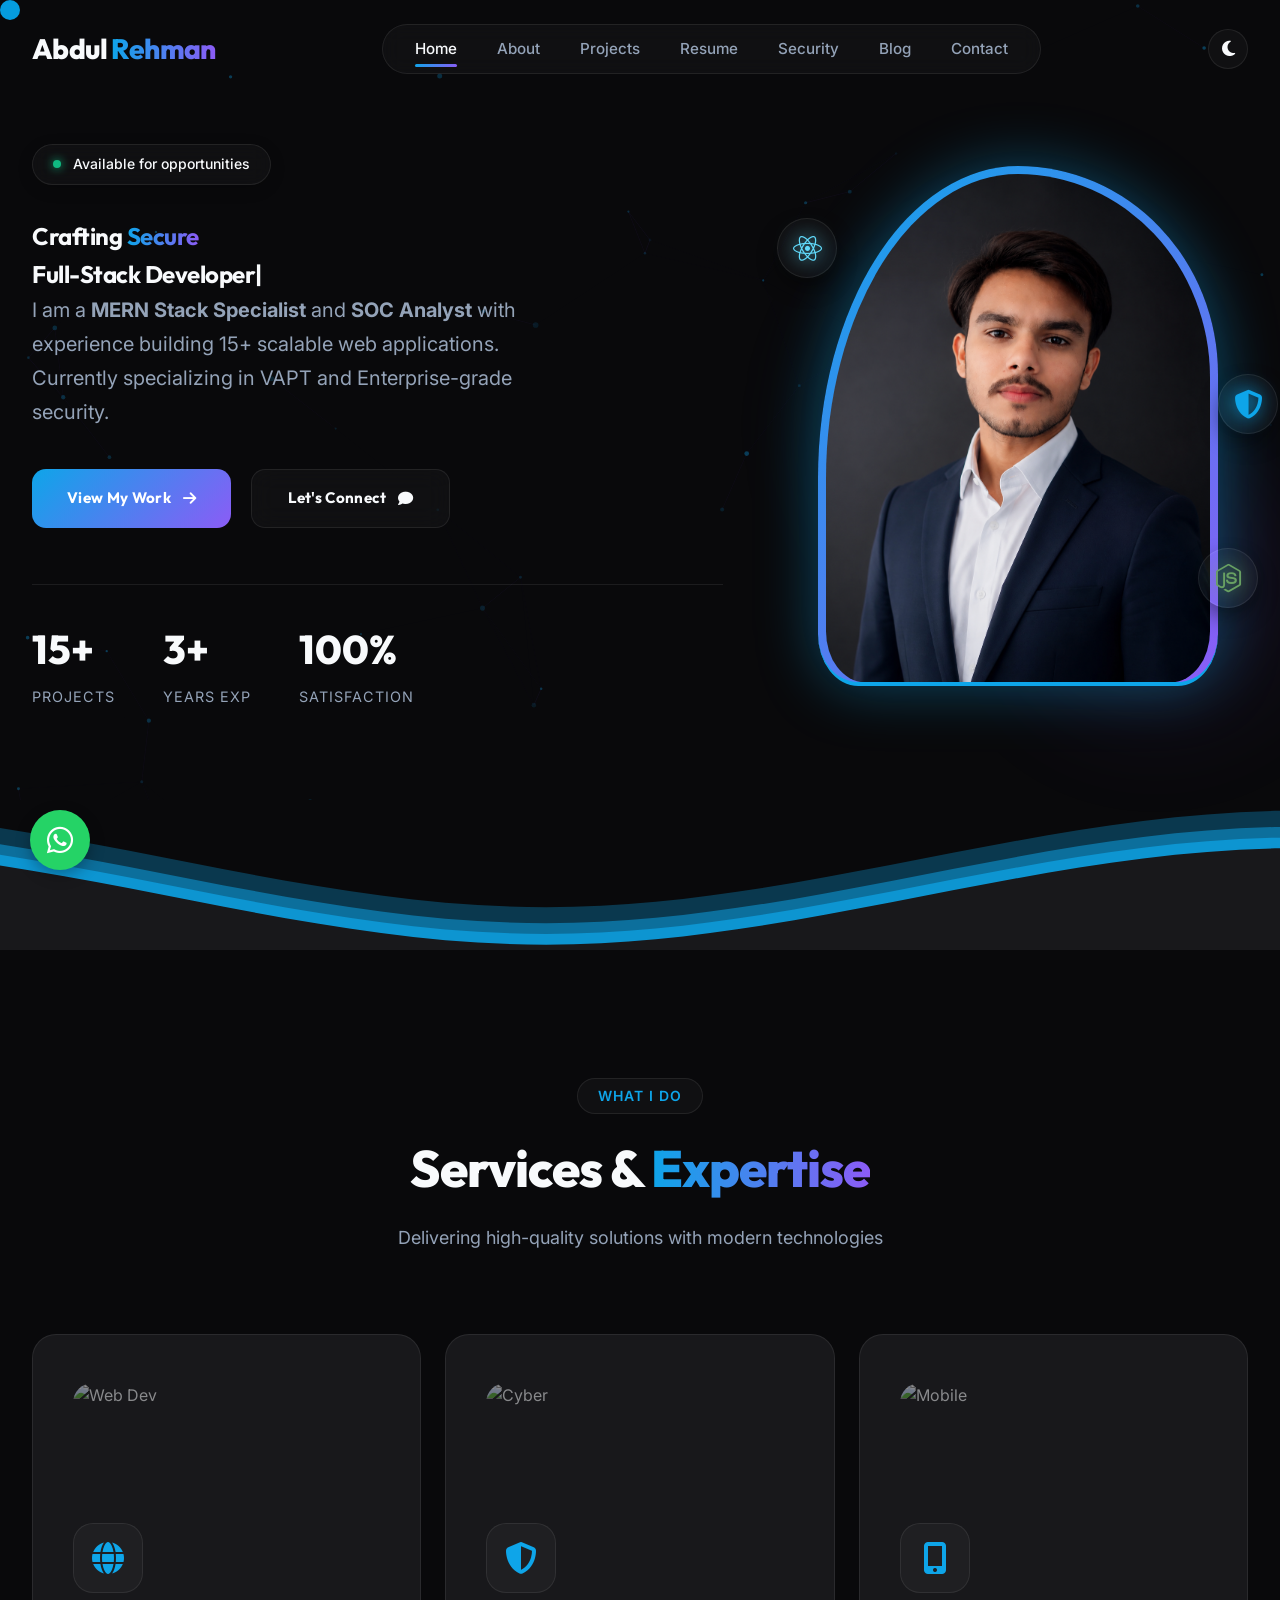
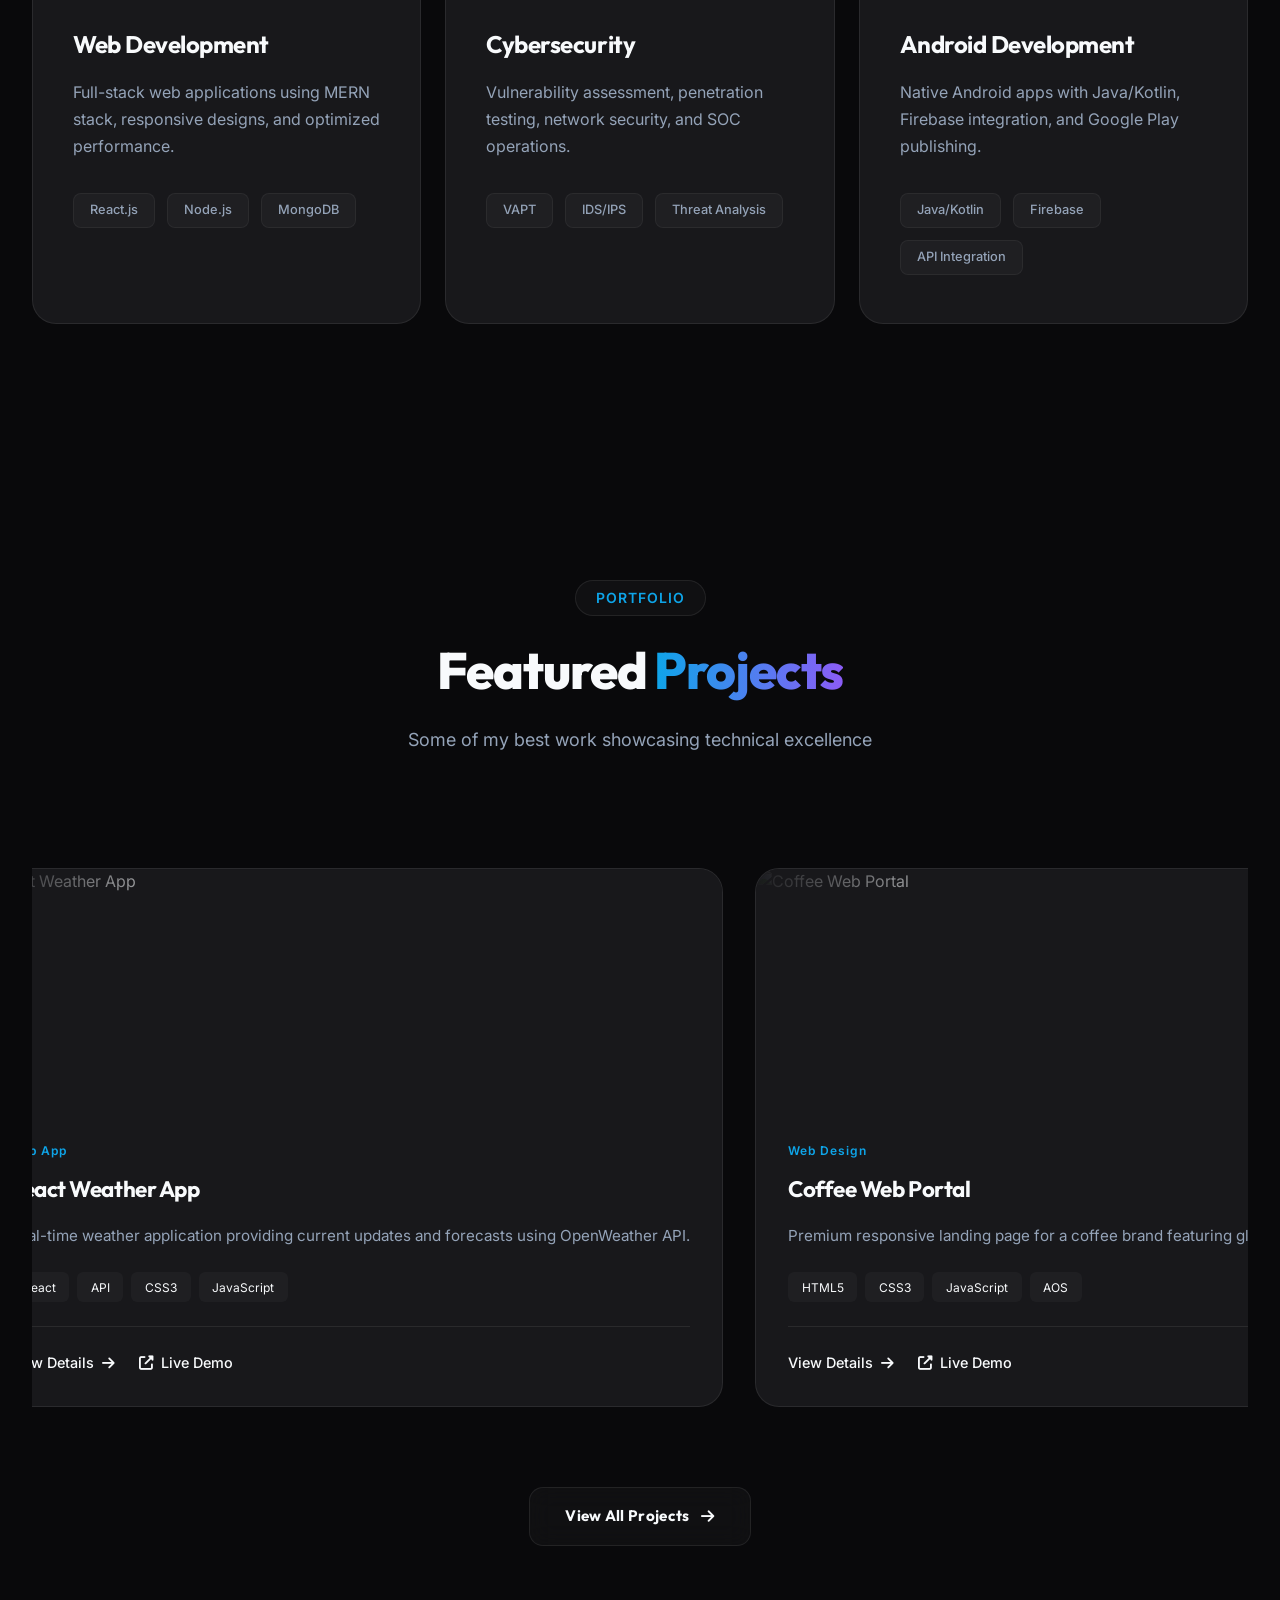
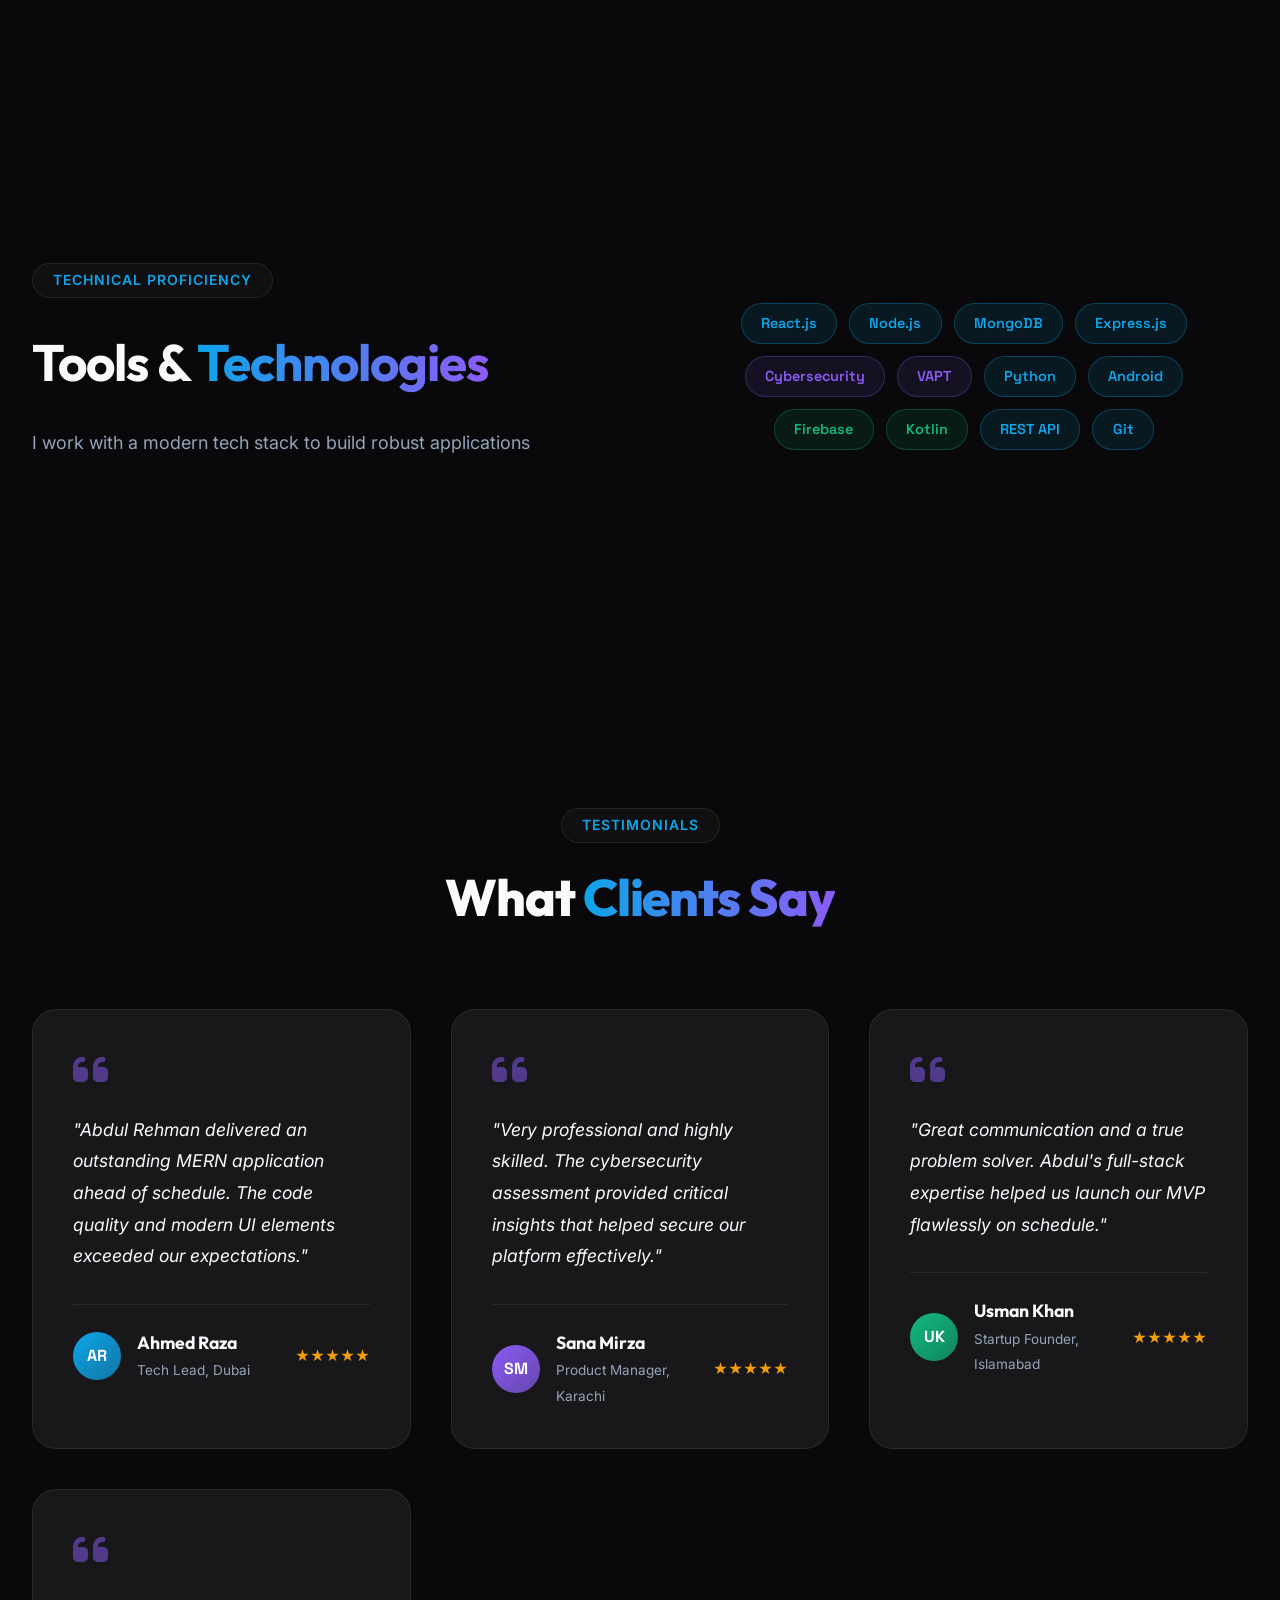
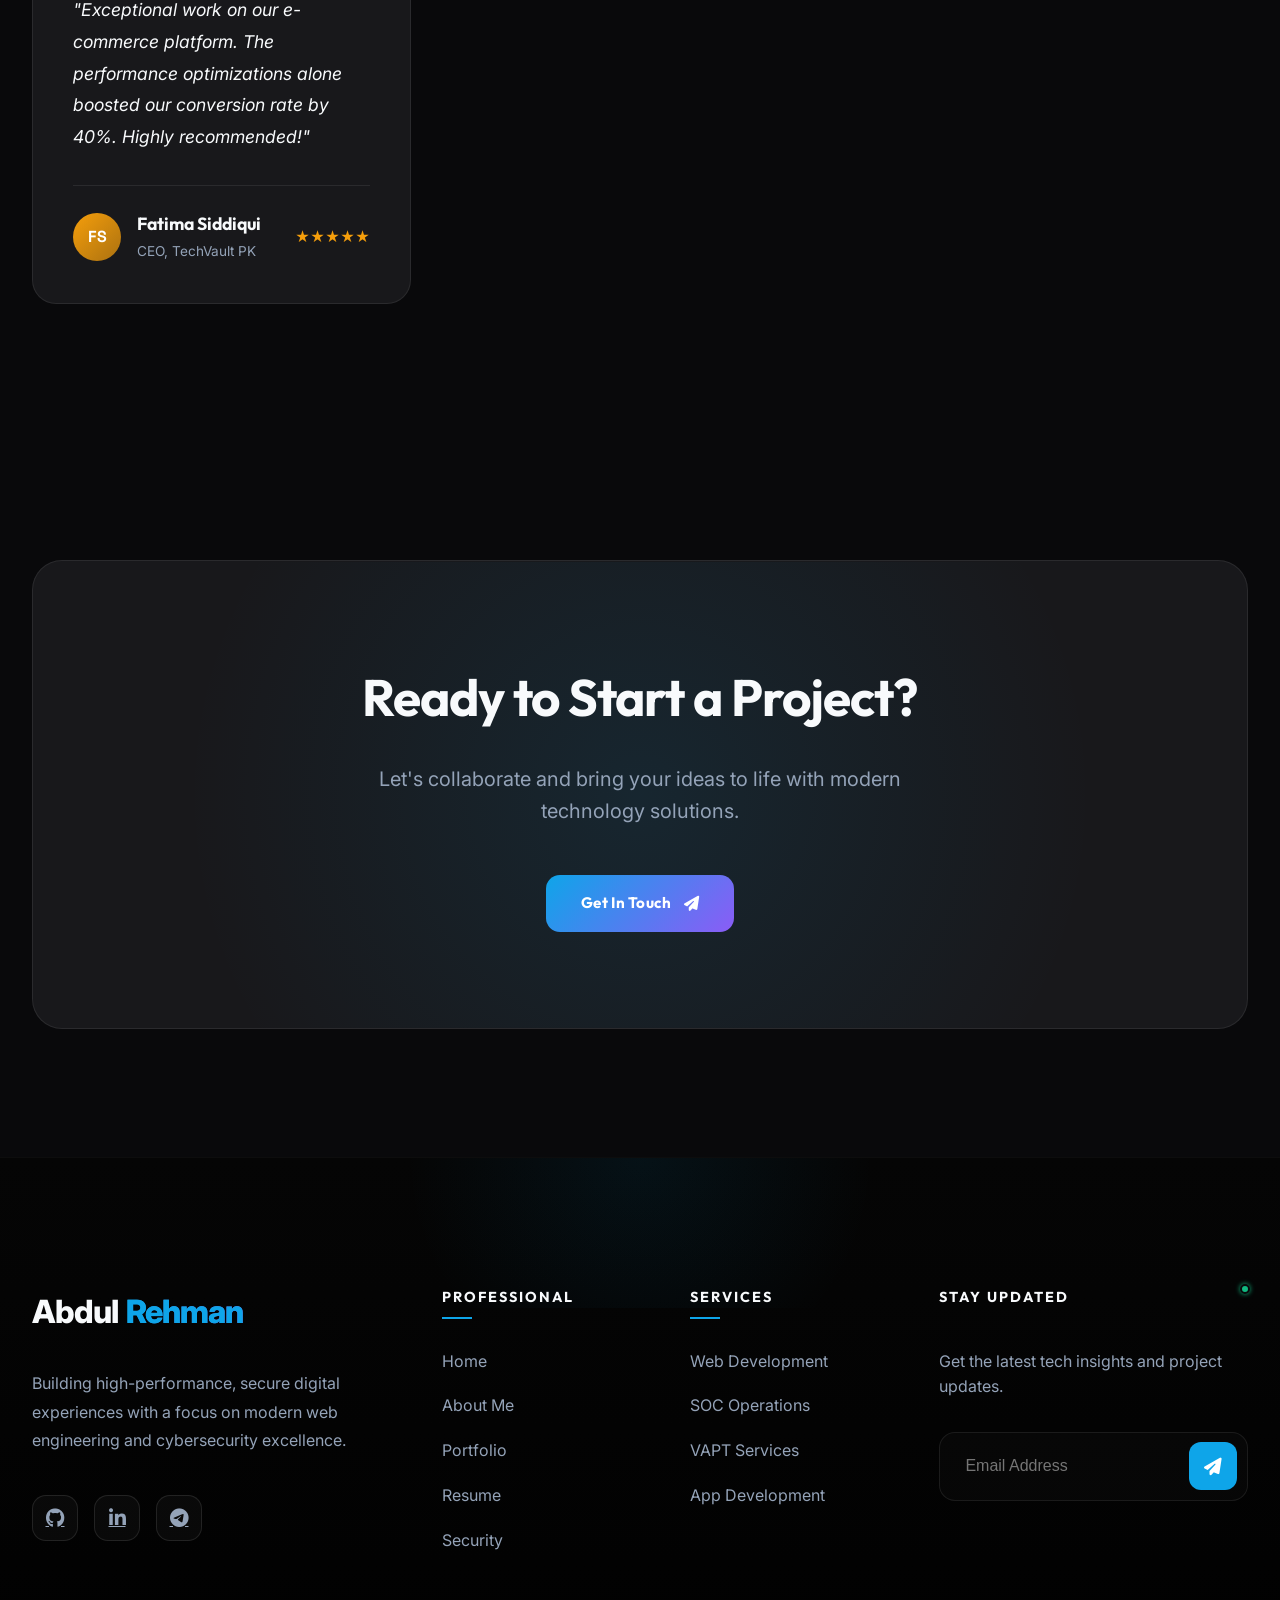
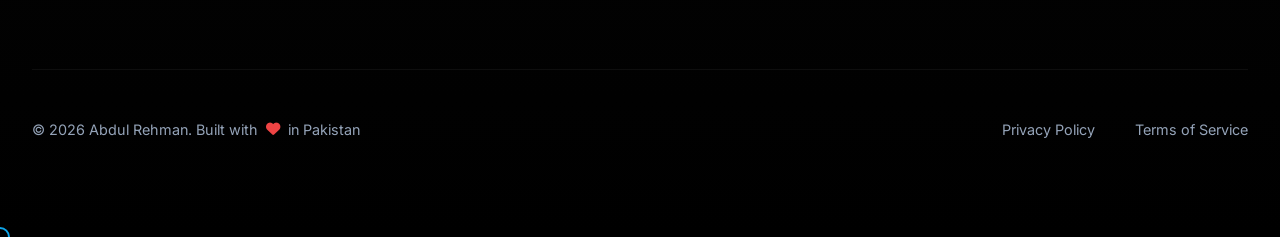
==== index.html @ 6570b855 "feat: Final 10/10 Polish and PWA update" ====
<!DOCTYPE html>
<html lang="en">

<head>
    <meta charset="UTF-8">
    <meta name="viewport" content="width=device-width, initial-scale=1.0, viewport-fit=cover">
    <title>Abdul Rehman | Full-Stack Developer & Cybersecurity Expert</title>
    <meta name="description"
        content="Professional portfolio of Abdul Rehman - MERN Stack Developer, Cybersecurity Enthusiast, and Android Developer">
    <meta name="keywords"
        content="Abdul Rehman, MERN Stack Developer, Full Stack Developer, Cybersecurity, Android Developer">
    <meta name="author" content="Abdul Rehman">

    <!-- Open Graph / Social Sharing -->
    <meta property="og:title" content="Abdul Rehman - Full-Stack Developer & Cybersecurity Expert">
    <meta property="og:description" content="MERN Stack Developer & SOC Analyst from Pakistan. Building secure, scalable web applications and mobile solutions.">
    <meta property="og:type" content="website">
    <meta property="og:image" content="assets/myimage.png">
    <meta property="og:url" content="https://abdurehman-mangrio.github.io/">
    <!-- Twitter / X Card -->
    <meta name="twitter:card" content="summary_large_image">
    <meta name="twitter:title" content="Abdul Rehman | Full-Stack Developer & Cybersecurity Expert">
    <meta name="twitter:description" content="MERN Stack Developer & SOC Analyst from Pakistan.">
    <meta name="twitter:image" content="assets/myimage.png">
    <!-- PWA Manifest & Theme Color -->
    <link rel="manifest" href="manifest.json">
    <meta name="theme-color" content="#0f172a">
    <!-- Favicon -->
    <link rel="icon" href="assets/favicon.svg" type="image/svg+xml">
    <link rel="apple-touch-icon" href="assets/myimage.png">
    <link rel="canonical" href="https://abdurehman-mangrio.github.io/">

    <!-- Fonts -->
    <link rel="preconnect" href="https://fonts.googleapis.com">
    <link rel="preconnect" href="https://fonts.gstatic.com" crossorigin>
    <link rel="preload" as="style" href="https://fonts.googleapis.com/css2?family=Space+Grotesk:wght@400;600;700&family=Inter:wght@400;500&display=swap">
    <link
        href="https://fonts.googleapis.com/css2?family=Space+Grotesk:wght@300;400;500;600;700&family=Inter:wght@300;400;500;600;700&family=IBM+Plex+Mono:wght@400;500;600&display=swap"
        rel="stylesheet">

    <!-- Font Awesome -->
    <link rel="stylesheet" href="https://cdnjs.cloudflare.com/ajax/libs/font-awesome/6.5.1/css/all.min.css">

    <!-- AOS Animation -->
    <link href="https://unpkg.com/aos@2.3.1/dist/aos.css" rel="stylesheet">

    <!-- Custom CSS -->
    <link rel="stylesheet" href="css/style.css">

    <!-- JSON-LD Structured Data (Schema.org) -->
    <script type="application/ld+json">
    {
      "@context": "https://schema.org",
      "@graph": [
        {
          "@type": "Person",
          "name": "Abdul Rehman",
          "jobTitle": "Full-Stack Developer & Cybersecurity Expert",
          "url": "https://abdurehman-mangrio.github.io/",
          "image": "https://abdurehman-mangrio.github.io/assets/myimage.png",
          "email": "abdulrehman786mangrio@gmail.com",
          "address": { "@type": "PostalAddress", "addressLocality": "Hyderabad", "addressCountry": "PK" },
          "sameAs": [
            "https://github.com/abdurehman-mangrio",
            "https://linkedin.com/in/abdul-rehman-156940247",
            "https://t.me/abdurehman_mangrio"
          ],
          "knowsAbout": ["MERN Stack", "React.js", "Node.js", "MongoDB", "Cybersecurity", "VAPT", "Android Development", "SOC Operations"]
        },
        {
          "@type": "WebSite",
          "name": "Abdul Rehman Portfolio",
          "url": "https://abdurehman-mangrio.github.io/",
          "description": "Professional portfolio of Abdul Rehman — MERN Stack Developer and SOC Analyst from Pakistan."
        }
      ]
    }
    </script>
</head>

<body data-aos-easing="ease-out-cubic" data-aos-duration="1000" data-aos-delay="0">
    <!-- Custom Smooth Cursor -->
    <div id="custom-cursor"></div>

    <!-- Preloader -->
    <div class="preloader" id="preloader">
        <div class="preloader-content">
            <div class="preloader-logo">AR.</div>
        </div>
    </div>

    <!-- Navigation -->
    <nav class="navbar">
        <div class="container">
            <a href="index.html" class="logo">
                <span class="logo-text">Abdul</span>
                <span class="logo-highlight">Rehman</span>
            </a>

            <div class="nav-links">
                <a href="index.html" class="nav-link active">Home</a>
                <a href="about.html" class="nav-link">About</a>
                <a href="projects.html" class="nav-link">Projects</a>
                <a href="resume.html" class="nav-link">Resume</a>
                <a href="cybersecurity.html" class="nav-link">Security</a>
                <a href="blog.html" class="nav-link">Blog</a>
                <a href="contact.html" class="nav-link">Contact</a>
            </div>

            <div class="nav-actions">
                <button id="theme-toggle" class="theme-toggle-btn">
                    <i class="fas fa-moon"></i>
                </button>
                <button class="menu-toggle" id="menuToggle">
                    <span></span><span></span><span></span>
                </button>
            </div>
        </div>
    </nav>

    <!-- Mobile Menu -->
    <div class="mobile-menu" id="mobileMenu">
        <div class="mobile-menu-header">
            <div class="logo">AR</div>
            <button class="close-menu" id="closeMenu">✕</button>
        </div>
        <div class="mobile-menu-links">
            <a href="index.html">Home</a>
            <a href="about.html">About</a>
            <a href="projects.html">Projects</a>
            <a href="resume.html">Resume</a>
            <a href="cybersecurity.html">Security</a>
            <a href="blog.html">Blog</a>
            <a href="contact.html">Contact</a>
        </div>
        <div class="mobile-menu-social">
            <a href="https://github.com/abdurehman-mangrio" target="_blank"><i class="fab fa-github"></i></a>
            <a href="https://linkedin.com/in/abdul-rehman-156940247" target="_blank"><i
                    class="fab fa-linkedin-in"></i></a>
            <a href="mailto:abdulrehman786mangrio@gmail.com"><i class="fas fa-envelope"></i></a>
        </div>
    </div>

    <!-- Hero Section -->
    <section class="hero">
        <div class="hero-bg"></div>
        <div class="container">
            <div class="hero-grid">
                <div class="hero-content" data-aos="fade-up">
                    <div class="hero-badge">
                        <span class="badge-dot"></span>
                        Available for opportunities
                    </div>
                    <h1 data-aos-delay="200">
                    Crafting <span class="highlight">Secure</span> <br>
                    <span class="typed-text"></span>
                </h1>
                <p class="hero-description" data-aos="fade-up" data-aos-delay="300">
                    I am a <strong>MERN Stack Specialist</strong> and <strong>SOC Analyst</strong> with experience building 
                    15+ scalable web applications. Currently specializing in VAPT and Enterprise-grade security.
                </p>
                    <div class="hero-buttons">
                        <a href="projects.html" class="btn-primary">View My Work <i class="fas fa-arrow-right"></i></a>
                        <a href="contact.html" class="btn-outline">Let's Connect <i class="fas fa-comment"></i></a>
                    </div>
                    <div class="hero-stats">
                        <div class="stat">
                            <div class="stat-number"><span class="counter-value" data-target="15" data-suffix="+">0</span></div>
                            <div class="stat-label">Projects</div>
                        </div>
                        <div class="stat">
                            <div class="stat-number"><span class="counter-value" data-target="3" data-suffix="+">0</span></div>
                            <div class="stat-label">Years Exp</div>
                        </div>
                        <div class="stat">
                            <div class="stat-number"><span class="counter-value" data-target="100" data-suffix="%">0</span></div>
                            <div class="stat-label">Satisfaction</div>
                        </div>
                    </div>
                </div>
                <div class="hero-visual" data-aos="fade-left">
                    <div class="hero-visual-glow"></div>
                    <div class="hero-visual-glow-2"></div>
                    
                    <div class="hero-image-container">
                        <div class="hero-image-wrapper">
                            <img src="assets/myimage.png" alt="Abdul Rehman" class="hero-img">
                        </div>
                        
                        <!-- Floating Tech Badges -->
                        <div class="floating-badge badge-react" aria-label="React.js">
                            <i class="fab fa-react"></i>
                        </div>
                        <div class="floating-badge badge-node" aria-label="Node.js">
                            <i class="fab fa-node-js"></i>
                        </div>
                        <div class="floating-badge badge-security" aria-label="Cybersecurity">
                            <i class="fas fa-shield-alt"></i>
                        </div>
                    </div>
                </div>
            </div>
        </div>
    </section>

    <!-- Animated Wave Divider -->
    <div class="wave-container">
        <svg class="waves" xmlns="http://www.w3.org/2000/svg" xmlns:xlink="http://www.w3.org/1999/xlink"
            viewBox="0 24 150 28" preserveAspectRatio="none" shape-rendering="auto">
            <defs>
                <path id="gentle-wave" d="M-160 44c30 0 58-18 88-18s 58 18 88 18 58-18 88-18 58 18 88 18 v44h-352z" />
            </defs>
            <g class="parallax">
                <use xlink:href="#gentle-wave" x="48" y="0" fill="rgba(14, 165, 233, 0.3)" />
                <use xlink:href="#gentle-wave" x="48" y="3" fill="rgba(14, 165, 233, 0.5)" />
                <use xlink:href="#gentle-wave" x="48" y="5" fill="rgba(14, 165, 233, 0.7)" />
                <use xlink:href="#gentle-wave" x="48" y="7" fill="var(--dark-surface)" />
            </g>
        </svg>
    </div>

    <!-- Services Section -->
    <section class="services" id="services">
        <div class="container">
            <div class="section-header" data-aos="fade-up">
                <span class="section-tag">What I Do</span>
                <h2 class="section-title">Services & <span class="highlight">Expertise</span></h2>
                <p class="section-subtitle">Delivering high-quality solutions with modern technologies</p>
            </div>
            <div class="services-grid">
                <div class="service-card" data-aos="fade-up" data-aos-delay="100">
                    <div class="service-image-header">
                        <img src="https://images.unsplash.com/photo-1498050108023-c5249f4df085?q=80&w=600" alt="Web Dev">
                    </div>
                    <div class="service-icon"><i class="fas fa-globe"></i></div>
                    <h3>Web Development</h3>
                    <p>Full-stack web applications using MERN stack, responsive designs, and optimized performance.</p>
                    <div class="service-tech"><span>React.js</span><span>Node.js</span><span>MongoDB</span></div>
                </div>
                <div class="service-card" data-aos="fade-up" data-aos-delay="200">
                    <div class="service-image-header">
                        <img src="https://images.unsplash.com/photo-1550751827-4bd374c3f58b?q=80&w=600" alt="Cyber">
                    </div>
                    <div class="service-icon"><i class="fas fa-shield-alt"></i></div>
                    <h3>Cybersecurity</h3>
                    <p>Vulnerability assessment, penetration testing, network security, and SOC operations.</p>
                    <div class="service-tech"><span>VAPT</span><span>IDS/IPS</span><span>Threat Analysis</span></div>
                </div>
                <div class="service-card" data-aos="fade-up" data-aos-delay="300">
                    <div class="service-image-header">
                        <img src="https://images.unsplash.com/photo-1512941937669-90a1b58e7e9c?q=80&w=600" alt="Mobile">
                    </div>
                    <div class="service-icon"><i class="fas fa-mobile-alt"></i></div>
                    <h3>Android Development</h3>
                    <p>Native Android apps with Java/Kotlin, Firebase integration, and Google Play publishing.</p>
                    <div class="service-tech"><span>Java/Kotlin</span><span>Firebase</span><span>API Integration</span>
                    </div>
                </div>
            </div>
        </div>
    </section>

    <!-- Featured Projects -->
    <section class="projects">
        <div class="container">
            <div class="section-header" data-aos="fade-up">
                <span class="section-tag">Portfolio</span>
                <h2 class="section-title">Featured <span class="highlight">Projects</span></h2>
                <p class="section-subtitle">Some of my best work showcasing technical excellence</p>
            </div>
            <div class="projects-grid" id="featuredProjects"></div>
            <div style="text-align: center; margin-top: 3rem;">
                <a href="projects.html" class="btn-outline">View All Projects <i class="fas fa-arrow-right"></i></a>
            </div>
        </div>
    </section>

    <!-- Skills Section -->
    <section class="skills">
        <div class="container">
            <div class="skills-grid">
                <div class="skills-content" data-aos="fade-right">
                    <span class="section-tag">Technical Proficiency</span>
                    <h2>Tools & <span class="highlight">Technologies</span></h2>
                    <p>I work with a modern tech stack to build robust applications</p>
                </div>
                <div class="skills-sphere-container" data-aos="fade-left" style="display: flex; justify-content: center; align-items: center; min-height: 350px;">
                    <div id="skill-sphere" style="color: var(--primary); font-family: 'Space Grotesk', sans-serif; font-size: 1.2rem; font-weight: 600;">
                        <!-- Fallback skill badges shown if CDN fails -->
                        <div id="skills-fallback" style="display:flex;flex-wrap:wrap;gap:0.75rem;justify-content:center;max-width:500px;">
                            <span style="background:rgba(14,165,233,0.1);color:var(--primary);border:1px solid rgba(14,165,233,0.3);padding:0.5rem 1.2rem;border-radius:50px;font-size:0.9rem;font-weight:600;">React.js</span>
                            <span style="background:rgba(14,165,233,0.1);color:var(--primary);border:1px solid rgba(14,165,233,0.3);padding:0.5rem 1.2rem;border-radius:50px;font-size:0.9rem;font-weight:600;">Node.js</span>
                            <span style="background:rgba(14,165,233,0.1);color:var(--primary);border:1px solid rgba(14,165,233,0.3);padding:0.5rem 1.2rem;border-radius:50px;font-size:0.9rem;font-weight:600;">MongoDB</span>
                            <span style="background:rgba(14,165,233,0.1);color:var(--primary);border:1px solid rgba(14,165,233,0.3);padding:0.5rem 1.2rem;border-radius:50px;font-size:0.9rem;font-weight:600;">Express.js</span>
                            <span style="background:rgba(139,92,246,0.1);color:#8b5cf6;border:1px solid rgba(139,92,246,0.3);padding:0.5rem 1.2rem;border-radius:50px;font-size:0.9rem;font-weight:600;">Cybersecurity</span>
                            <span style="background:rgba(139,92,246,0.1);color:#8b5cf6;border:1px solid rgba(139,92,246,0.3);padding:0.5rem 1.2rem;border-radius:50px;font-size:0.9rem;font-weight:600;">VAPT</span>
                            <span style="background:rgba(14,165,233,0.1);color:var(--primary);border:1px solid rgba(14,165,233,0.3);padding:0.5rem 1.2rem;border-radius:50px;font-size:0.9rem;font-weight:600;">Python</span>
                            <span style="background:rgba(14,165,233,0.1);color:var(--primary);border:1px solid rgba(14,165,233,0.3);padding:0.5rem 1.2rem;border-radius:50px;font-size:0.9rem;font-weight:600;">Android</span>
                            <span style="background:rgba(16,185,129,0.1);color:#10b981;border:1px solid rgba(16,185,129,0.3);padding:0.5rem 1.2rem;border-radius:50px;font-size:0.9rem;font-weight:600;">Firebase</span>
                            <span style="background:rgba(16,185,129,0.1);color:#10b981;border:1px solid rgba(16,185,129,0.3);padding:0.5rem 1.2rem;border-radius:50px;font-size:0.9rem;font-weight:600;">Kotlin</span>
                            <span style="background:rgba(14,165,233,0.1);color:var(--primary);border:1px solid rgba(14,165,233,0.3);padding:0.5rem 1.2rem;border-radius:50px;font-size:0.9rem;font-weight:600;">REST API</span>
                            <span style="background:rgba(14,165,233,0.1);color:var(--primary);border:1px solid rgba(14,165,233,0.3);padding:0.5rem 1.2rem;border-radius:50px;font-size:0.9rem;font-weight:600;">Git</span>
                        </div>
                    </div>
                </div>
            </div>
        </div>
    </section>

    <!-- Testimonials -->
    <section class="testimonials">
        <div class="container">
            <div class="section-header" data-aos="fade-up">
                <span class="section-tag">Testimonials</span>
                <h2 class="section-title">What <span class="highlight">Clients Say</span></h2>
            </div>
            <div class="testimonials-grid" id="testimonials"></div>
        </div>
    </section>

    <!-- CTA Section -->
    <section class="cta">
        <div class="container">
            <div class="cta-content" data-aos="zoom-in">
                <h2>Ready to Start a Project?</h2>
                <p>Let's collaborate and bring your ideas to life with modern technology solutions.</p>
                <a href="contact.html" class="btn-primary btn-large">Get In Touch <i class="fas fa-paper-plane"></i></a>
            </div>
        </div>
    </section>

    <!-- WhatsApp Floating Button -->
    <a href="https://wa.me/923325386563" class="whatsapp-float" target="_blank" aria-label="Chat on WhatsApp">
        <i class="fab fa-whatsapp"></i>
        <span class="whatsapp-tooltip">Chat with me</span>
    </a>


    <!-- Footer -->
    <footer class="footer">
        <div class="container">
            <div class="footer-grid">
                <div class="footer-info">
                    <div class="footer-logo">
                        <span class="logo-text">Abdul</span>
                        <span class="logo-highlight">Rehman</span>
                    </div>
                    <p>Building high-performance, secure digital experiences with a focus on modern web engineering and cybersecurity excellence.</p>
                    <div class="footer-social">
                        <a href="https://github.com/abdurehman-mangrio" target="_blank" title="GitHub">
                            <i class="fab fa-github"></i>
                            <span class="live-indicator pulse-dot"></span>
                        </a>
                        <a href="https://linkedin.com/in/abdul-rehman-156940247" target="_blank" title="LinkedIn"><i class="fab fa-linkedin-in"></i></a>
                        <a href="https://t.me/abdurehman_mangrio" target="_blank" title="Telegram"><i class="fab fa-telegram-plane"></i></a>
                    </div>
                </div>
                
                <div class="footer-links">
                    <h4>Professional</h4>
                    <a href="index.html">Home</a>
                    <a href="about.html">About Me</a>
                    <a href="projects.html">Portfolio</a>
                    <a href="resume.html">Resume</a>
                    <a href="cybersecurity.html">Security</a>
                </div>

                <div class="footer-links">
                    <h4>Services</h4>
                    <a href="index.html#services">Web Development</a>
                    <a href="cybersecurity.html">SOC Operations</a>
                    <a href="cybersecurity.html">VAPT Services</a>
                    <a href="index.html#services">App Development</a>
                </div>

                <div class="footer-newsletter">
                    <h4>Stay Updated</h4>
                    <p>Get the latest tech insights and project updates.</p>
                    <form class="newsletter-form" id="newsletterForm">
                        <input type="email" id="newsletterEmail" placeholder="Email Address" required>
                        <button type="submit"><i class="fas fa-paper-plane"></i></button>
                    </form>
                </div>
            </div>
            
            <div class="footer-bottom">
                <div class="footer-copyright">
                    <p>&copy; 2026 Abdul Rehman. Built with <i class="fas fa-heart pulse" style="color: #ef4444;"></i> in Pakistan</p>
                </div>
                <div class="footer-legal">
                    <a href="privacy.html">Privacy Policy</a>
                    <a href="terms.html">Terms of Service</a>
                </div>
            </div>
        </div>
    </footer>

    <script src="https://unpkg.com/aos@2.3.1/dist/aos.js"></script>
    <script src="https://cdnjs.cloudflare.com/ajax/libs/vanilla-tilt/1.8.1/vanilla-tilt.min.js"></script>
    <!-- TagCloud for 3D Sphere -->
    <script src="https://cdn.jsdelivr.net/npm/TagCloud@2.2.0/dist/TagCloud.min.js"></script>
    <script src="js/main.js"></script>
    <script>
        // Newsletter form → Formspree
        const newsletterForm = document.getElementById('newsletterForm');
        if (newsletterForm) {
            newsletterForm.addEventListener('submit', async function(e) {
                e.preventDefault();
                const email = document.getElementById('newsletterEmail').value;
                const btn = this.querySelector('button');
                btn.innerHTML = '<i class="fas fa-spinner fa-spin"></i>';
                try {
                    const res = await fetch('https://formspree.io/f/xkoypoeq', {
                        method: 'POST',
                        headers: { 'Accept': 'application/json', 'Content-Type': 'application/json' },
                        body: JSON.stringify({ email, _subject: 'New Newsletter Subscriber' })
                    });
                    btn.innerHTML = res.ok ? '<i class="fas fa-check"></i>' : '<i class="fas fa-paper-plane"></i>';
                    if (res.ok) { this.reset(); setTimeout(() => btn.innerHTML = '<i class="fas fa-paper-plane"></i>', 3000); }
                } catch { btn.innerHTML = '<i class="fas fa-paper-plane"></i>'; }
            });
        }
    </script>
</body>

</html>
---- css/style.css ----
@import url('https://fonts.googleapis.com/css2?family=Outfit:wght@300;400;500;600;700;800&family=Inter:wght@300;400;500;600&display=swap');

:root {
    /* Modern Premium Palette */
    --primary: #0ea5e9;       /* Sky Blue */
    --primary-glow: rgba(14, 165, 233, 0.5);
    --secondary: #8b5cf6;     /* Violet */
    --secondary-glow: rgba(139, 92, 246, 0.5);
    
    --dark: #09090b;          /* Zinc 950 */
    --dark-surface: #18181b;  /* Zinc 900 */
    --dark-elevated: rgba(255, 255, 255, 0.03);
    
    --text-main: #f8fafc;     /* Slate 50 */
    --text-muted: #94a3b8;    /* Slate 400 */
    
    --border-glass: rgba(255, 255, 255, 0.08);
    --bg-glass: rgba(9, 9, 11, 0.6);
    
    --gradient-text: linear-gradient(to right, var(--primary), var(--secondary));
    --gradient-bg: linear-gradient(135deg, var(--primary) 0%, var(--secondary) 100%);
    
    --transition: all 0.4s cubic-bezier(0.16, 1, 0.3, 1);
    --cursor-size: 20px;
    --card-shadow: 0 20px 40px rgba(0, 0, 0, 0.3);
}

.service-image-header {
    width: 100%;
    height: 180px;
    overflow: hidden;
    border-radius: 20px 20px 0 0;
    margin-bottom: -40px;
}
.service-image-header img {
    width: 100%;
    height: 100%;
    object-fit: cover;
    opacity: 0.5;
    transition: var(--transition);
}
.service-card:hover .service-image-header img {
    transform: scale(1.1);
    opacity: 0.8;
}

.threat-visual-grid {
    display: grid;
    grid-template-columns: repeat(auto-fit, minmax(280px, 1fr));
    gap: 2rem;
    margin: 3rem 0;
}
.visual-card {
    background: var(--dark-surface);
    padding: 2rem;
    border-radius: 24px;
    border: 1px solid var(--border-glass);
}
.stat-bar-container {
    width: 100%;
    height: 12px;
    background: rgba(255,255,255,0.05);
    border-radius: 10px;
    margin-top: 1rem;
    overflow: hidden;
}
.stat-bar {
    height: 100%;
    background: var(--gradient-bg);
    border-radius: 10px;
    display: flex;
    align-items: center;
    justify-content: flex-end;
    padding-right: 5px;
    font-size: 0.6rem;
    color: white;
    font-weight: 800;
}

/* Light Mode Variables Override */
[data-theme="light"] {
    --dark: #f8fafc;
    --dark-surface: #ffffff;
    --dark-elevated: rgba(0, 0, 0, 0.03);
    --text-main: #0f172a;
    --text-muted: #64748b;
    --border-glass: rgba(0, 0, 0, 0.08);
    --bg-glass: rgba(255, 255, 255, 0.7);
}

/* Custom Smooth Cursor */
#custom-cursor {
    position: fixed;
    width: var(--cursor-size);
    height: var(--cursor-size);
    background: var(--primary);
    border-radius: 50%;
    pointer-events: none;
    z-index: 10000;
    mix-blend-mode: difference;
    transition: transform 0.1s ease-out, width 0.3s ease, height 0.3s ease;
    display: none;
}

@media (hover: hover) and (pointer: fine) {
    #custom-cursor { display: block; }
    body { cursor: none; }
    a, button { cursor: none; }
}

#custom-cursor.hover {
    transform: scale(3);
    background: var(--secondary);
}

/* Screen Wave Ripple on Click */
.cursor-ripple {
    position: fixed;
    border: 2px solid var(--primary);
    background: rgba(14, 165, 233, 0.1);
    border-radius: 50%;
    pointer-events: none;
    z-index: 9999;
    animation: ripple-out 0.8s ease-out forwards;
}

@keyframes ripple-out {
    0% { width: 0; height: 0; opacity: 1; transform: translate(-50%, -50%) scale(0); }
    100% { width: 100px; height: 100px; opacity: 0; transform: translate(-50%, -50%) scale(1); }
}

/* Animated Wave Divider */
.wave-container {
    position: relative;
    width: 100%;
    height: 150px;
    background: var(--dark);
    overflow: hidden;
    margin-top: -100px;
}

.waves {
    position: absolute;
    width: 100%;
    height: 100%;
    min-height: 100px;
    max-height: 150px;
    bottom: 0;
    left: 0;
}

.parallax > use {
    animation: move-forever 25s cubic-bezier(.55, .5, .45, .5) infinite;
}
.parallax > use:nth-child(1) { animation-delay: -2s; animation-duration: 7s; }
.parallax > use:nth-child(2) { animation-delay: -3s; animation-duration: 10s; }
.parallax > use:nth-child(3) { animation-delay: -4s; animation-duration: 13s; }
.parallax > use:nth-child(4) { animation-delay: -5s; animation-duration: 20s; }

@keyframes move-forever {
    0% { transform: translate3d(-90px, 0, 0); }
    100% { transform: translate3d(85px, 0, 0); }
}

* {
    margin: 0;
    padding: 0;
    box-sizing: border-box;
}

html {
    scroll-behavior: smooth;
}

body {
    font-family: 'Inter', sans-serif;
    background-color: var(--dark);
    color: var(--text-main);
    overflow-x: hidden; 
    line-height: 1.6;
    width: 100%;
}

/* Global Content Fixes */
img {
    max-width: 100%;
    height: auto;
}

.container {
    width: 100%;
    max-width: 1280px;
    margin: 0 auto;
    padding: 0 1.5rem;
}

h1, h2, h3, h4, h5, h6, .logo, .hero-title, .section-title {
    font-family: 'Outfit', sans-serif;
    letter-spacing: -0.02em;
}

.container {
    max-width: 1280px;
    margin: 0 auto;
    padding: 0 2rem;
    position: relative;
    z-index: 1;
}

@media (max-width: 768px) {
    .container {
        padding: 0 1.2rem;
    }
    section {
        padding: 5rem 0;
    }
}

/* Background Effects */
.bg-canvas {
    position: fixed;
    top: 0;
    left: 0;
    width: 100vw;
    height: 100vh;
    z-index: -1;
    pointer-events: none;
    opacity: 0.6;
}

/* Preloader */
.preloader {
    position: fixed;
    inset: 0;
    background: var(--dark);
    z-index: 99999;
    display: flex;
    align-items: center;
    justify-content: center;
    transition: opacity 0.8s ease, visibility 0.8s ease;
}

.preloader.hide {
    opacity: 0;
    visibility: hidden;
}

.preloader-content {
    text-align: center;
}

.preloader-logo {
    font-size: 3.5rem;
    font-weight: 800;
    background: var(--gradient-text);
    -webkit-background-clip: text;
    background-clip: text;
    color: transparent;
    animation: pulse 2s cubic-bezier(0.4, 0, 0.6, 1) infinite;
}

@keyframes pulse {
    0%, 100% { opacity: 1; filter: drop-shadow(0 0 10px var(--primary-glow)); }
    50% { opacity: 0.5; filter: drop-shadow(0 0 0px transparent); }
}

/* Navigation - Glassmorphism */
.navbar {
    position: fixed;
    top: 0;
    left: 0;
    width: 100%;
    z-index: 1000;
    padding: 1.5rem 0;
    transition: var(--transition);
}

.navbar.scrolled {
    background: var(--bg-glass);
    backdrop-filter: blur(20px);
    -webkit-backdrop-filter: blur(20px);
    padding: 1rem 0;
    border-bottom: 1px solid var(--border-glass);
}

.navbar .container {
    display: flex;
    justify-content: space-between;
    align-items: center;
}

.nav-actions {
    display: flex;
    align-items: center;
    gap: 1.5rem;
}

.theme-toggle-btn {
    background: var(--dark-elevated);
    border: 1px solid var(--border-glass);
    color: var(--text-main);
    width: 40px;
    height: 40px;
    border-radius: 50%;
    cursor: pointer;
    display: flex;
    align-items: center;
    justify-content: center;
    transition: var(--transition);
    font-size: 1.1rem;
}

.theme-toggle-btn:hover {
    background: var(--primary);
    color: white;
    transform: rotate(15deg) scale(1.1);
    border-color: transparent;
}

.logo {
    font-size: 1.75rem;
    font-weight: 800;
    text-decoration: none;
    display: flex;
    gap: 0.25rem;
    position: relative;
}

.logo-text {
    color: var(--text-main);
}

.logo-highlight {
    background: var(--gradient-text);
    -webkit-background-clip: text;
    background-clip: text;
    color: transparent;
}

.nav-links {
    display: flex;
    gap: 2.5rem;
    background: var(--dark-elevated);
    padding: 0.75rem 2rem;
    border-radius: 50px;
    border: 1px solid var(--border-glass);
    backdrop-filter: blur(10px);
}

@media (max-width: 992px) {
    .nav-links, .nav-actions {
        display: none;
    }
}

.nav-link {
    color: var(--text-muted);
    text-decoration: none;
    font-weight: 500;
    font-size: 0.95rem;
    transition: var(--transition);
    position: relative;
}

.nav-link::after {
    content: '';
    position: absolute;
    bottom: -6px;
    left: 50%;
    transform: translateX(-50%);
    width: 0;
    height: 3px;
    background: var(--gradient-bg);
    border-radius: 4px;
    transition: width 0.3s ease;
}

.nav-link:hover::after,
.nav-link.active::after {
    width: 100%;
}

.nav-link:hover,
.nav-link.active {
    color: var(--text-main);
    text-shadow: 0 0 10px rgba(255,255,255,0.1);
}

.menu-toggle {
    display: none;
    flex-direction: column;
    gap: 6px;
    background: none;
    border: none;
    cursor: pointer;
    padding: 0.5rem;
    z-index: 1002;
}

@media (max-width: 992px) {
    .menu-toggle {
        display: flex;
    }
}

.menu-toggle span {
    width: 25px;
    height: 2px;
    background: var(--text-main);
    transition: var(--transition);
    border-radius: 2px;
}

.menu-toggle.active span:nth-child(1) {
    transform: translateY(8px) rotate(45deg);
}

.menu-toggle.active span:nth-child(2) {
    opacity: 0;
}

.menu-toggle.active span:nth-child(3) {
    transform: translateY(-8px) rotate(-45deg);
}

/* Modern Mobile Menu Redesign */
.mobile-menu {
    position: fixed;
    top: 0;
    right: -100%;
    width: 100%;
    height: 100vh;
    background: rgba(9, 9, 11, 0.98);
    backdrop-filter: blur(25px);
    z-index: 2000;
    transition: all 0.6s cubic-bezier(0.85, 0, 0.15, 1);
    display: flex;
    flex-direction: column;
    justify-content: center;
    align-items: center;
    padding: 2rem;
}

.mobile-menu.open {
    right: 0;
}

.mobile-menu-header {
    position: absolute;
    top: 1.5rem;
    left: 0;
    width: 100%;
    padding: 0 2rem;
    display: flex;
    justify-content: space-between;
    align-items: center;
}

.mobile-menu-links {
    display: flex;
    flex-direction: column;
    gap: 1.5rem;
    text-align: center;
    width: 100%;
}

.mobile-menu-links a {
    color: var(--text-main);
    text-decoration: none;
    font-size: 2.2rem;
    font-weight: 700;
    font-family: 'Outfit', sans-serif;
    transition: all 0.3s ease;
    opacity: 0;
    transform: translateY(20px);
}

.mobile-menu.open .mobile-menu-links a {
    opacity: 1;
    transform: translateY(0);
}

/* Staggered animation for menu items */
.mobile-menu.open .mobile-menu-links a:nth-child(1) { transition-delay: 0.1s; }
.mobile-menu.open .mobile-menu-links a:nth-child(2) { transition-delay: 0.2s; }
.mobile-menu.open .mobile-menu-links a:nth-child(3) { transition-delay: 0.3s; }
.mobile-menu.open .mobile-menu-links a:nth-child(4) { transition-delay: 0.4s; }
.mobile-menu.open .mobile-menu-links a:nth-child(5) { transition-delay: 0.5s; }
.mobile-menu.open .mobile-menu-links a:nth-child(6) { transition-delay: 0.6s; }

.mobile-menu-links a:hover {
    color: var(--primary);
    letter-spacing: 2px;
}

.mobile-menu-social {
    margin-top: 4rem;
    display: flex;
    gap: 2rem;
    opacity: 0;
    transition: all 0.5s ease 0.7s;
}

.mobile-menu.open .mobile-menu-social {
    opacity: 1;
}

.mobile-menu-social a {
    font-size: 1.5rem;
    color: var(--text-muted);
    transition: color 0.3s ease;
}

.mobile-menu-social a:hover {
    color: var(--primary);
}

.close-menu {
    background: none;
    border: none;
    color: var(--text-main);
    font-size: 2rem;
    cursor: pointer;
}

/* ============================================
   BUTTON GLOW ANIMATION SYSTEM
   ============================================ */

@keyframes btn-glow {
    0%, 100% {
        box-shadow:
            0 0 8px  rgba(14, 165, 233, 0.5),
            0 0 20px rgba(14, 165, 233, 0.3),
            0 0 40px rgba(14, 165, 233, 0.1);
    }
    50% {
        box-shadow:
            0 0 16px rgba(14, 165, 233, 0.8),
            0 0 35px rgba(14, 165, 233, 0.5),
            0 0 60px rgba(14, 165, 233, 0.2);
    }
}

@keyframes btn-glow-outline {
    0%, 100% {
        box-shadow:
            0 0 8px  rgba(14, 165, 233, 0.3),
            0 0 20px rgba(14, 165, 233, 0.15);
    }
    50% {
        box-shadow:
            0 0 16px rgba(14, 165, 233, 0.55),
            0 0 35px rgba(14, 165, 233, 0.25);
    }
}

/* ---- Primary Button ---- */
.btn-primary {
    display: inline-flex;
    align-items: center;
    justify-content: center;
    gap: 0.75rem;
    padding: 1rem 2.2rem;
    background: var(--gradient-bg);
    color: #fff;
    text-decoration: none;
    font-weight: 700;
    font-size: 0.95rem;
    letter-spacing: 0.02em;
    border-radius: 14px;
    border: none;
    cursor: pointer;
    font-family: 'Outfit', sans-serif;
    transition: box-shadow 0.35s ease, filter 0.35s ease;
}

.btn-primary:hover {
    animation: btn-glow 1.8s ease-in-out infinite;
    filter: brightness(1.1);
}

.btn-primary:not(:hover) {
    box-shadow: none;
    animation: none;
}

/* ---- Outline Button ---- */
.btn-outline {
    display: inline-flex;
    align-items: center;
    justify-content: center;
    gap: 0.75rem;
    padding: 1rem 2.2rem;
    border: 1.5px solid var(--border-glass);
    background: rgba(255,255,255,0.03);
    color: var(--text-main);
    text-decoration: none;
    font-weight: 700;
    font-size: 0.95rem;
    letter-spacing: 0.02em;
    border-radius: 14px;
    backdrop-filter: blur(12px);
    font-family: 'Outfit', sans-serif;
    transition: box-shadow 0.35s ease, border-color 0.35s ease, background 0.35s ease;
}

.btn-outline:hover {
    background: rgba(14,165,233,0.06);
    border-color: var(--primary);
    color: var(--text-main);
    animation: btn-glow-outline 1.8s ease-in-out infinite;
}

.btn-outline:not(:hover) {
    box-shadow: none;
    animation: none;
}

/* ---- Submit / CTA Button ---- */
.submit-btn {
    transition: box-shadow 0.35s ease, filter 0.35s ease;
}
.submit-btn:hover {
    animation: btn-glow 1.8s ease-in-out infinite;
    filter: brightness(1.1);
}

/* ---- Footer newsletter button ---- */
.newsletter-form button {
    transition: box-shadow 0.35s ease;
}
.newsletter-form button:hover {
    animation: btn-glow 1.8s ease-in-out infinite;
}

/* Hero Section */
.hero {
    min-height: 100vh;
    display: flex;
    align-items: center;
    position: relative;
    padding-top: 80px;
    overflow: hidden; /* Critical fix for hero overflow */
}

.hero-grid {
    display: grid;
    grid-template-columns: 1.2fr 0.8fr;
    gap: 4rem;
    align-items: center;
}

@media (max-width: 992px) {
    .hero-grid {
        grid-template-columns: 1fr;
        text-align: center;
        gap: 3rem;
        padding-top: 4rem;
    }
}

.hero-badge {
    display: inline-flex;
    align-items: center;
    gap: 0.75rem;
    padding: 0.5rem 1.25rem;
    background: var(--dark-elevated);
    border: 1px solid var(--border-glass);
    border-radius: 50px;
    margin-bottom: 2rem;
    backdrop-filter: blur(10px);
    font-size: 0.875rem;
    font-weight: 500;
    color: var(--text-main);
    box-shadow: 0 4px 15px rgba(0,0,0,0.2);
}

.badge-dot {
    width: 8px;
    height: 8px;
    background: #10b981; /* Emerald */
    border-radius: 50%;
    box-shadow: 0 0 10px #10b981;
    animation: pulse-green 2s infinite;
}

@keyframes pulse-green {
    0% { box-shadow: 0 0 0 0 rgba(16, 185, 129, 0.4); }
    70% { box-shadow: 0 0 0 10px rgba(16, 185, 129, 0); }
    100% { box-shadow: 0 0 0 0 rgba(16, 185, 129, 0); }
}

.hero-title {
    font-size: clamp(2.5rem, 8vw, 5.5rem);
    line-height: 1.1;
    margin-bottom: 1.5rem;
    font-weight: 800;
}

.title-line {
    display: block;
}

.title-highlight {
    background: var(--gradient-text);
    -webkit-background-clip: text;
    background-clip: text;
    color: transparent;
    display: inline-block;
}

.hero-description {
    color: var(--text-muted);
    font-size: 1.25rem;
    margin-bottom: 2.5rem;
    max-width: 540px;
    line-height: 1.7;
}

@media (max-width: 992px) {
    .hero-description {
        margin-left: auto;
        margin-right: auto;
    }
}

.hero-buttons {
    display: flex;
    gap: 1.25rem;
    margin-bottom: 3.5rem;
    flex-wrap: wrap;
}

@media (max-width: 992px) {
    .hero-buttons {
        justify-content: center;
    }
}

.hero-stats {
    display: flex;
    gap: 3rem;
    padding-top: 2rem;
    border-top: 1px solid var(--border-glass);
}

@media (max-width: 992px) {
    .hero-stats {
        justify-content: center;
        border-top: none;
        padding-top: 0;
    }
}

.stat {
    text-align: left;
}

@media (max-width: 992px) {
    .stat {
        text-align: center;
    }
}

.stat-number {
    font-size: 2.5rem;
    font-weight: 800;
    font-family: 'Outfit', sans-serif;
    color: var(--text-main);
    margin-bottom: 0.25rem;
}

.stat-label {
    font-size: 0.9rem;
    color: var(--text-muted);
    text-transform: uppercase;
    letter-spacing: 1px;
}

/* Visual Glow Elements */
.hero-visual {
    position: relative;
    display: flex;
    justify-content: center;
    align-items: center;
}

.hero-card {
    position: relative;
    width: 100%;
    max-width: 450px;
    aspect-ratio: 1;
    background: rgba(255, 255, 255, 0.02);
    border: 1px solid var(--border-glass);
    border-radius: 30px;
    padding: 3rem;
    display: flex;
    align-items: center;
    justify-content: center;
    backdrop-filter: blur(20px);
    box-shadow: 0 25px 50px -12px rgba(0,0,0,0.5);
    z-index: 2;
}

.hero-card::before {
    content: '';
    position: absolute;
    top: 0; left: -100%;
    width: 50%; height: 100%;
    background: linear-gradient(to right, transparent, rgba(255,255,255,0.05), transparent);
    transform: skewX(-20deg);
    animation: shine 4s infinite;
}

@keyframes shine {
    0% { left: -100%; }
    20% { left: 200%; }
    100% { left: 200%; }
}

.hero-visual-glow {
    position: absolute;
    top: 50%;
    left: 50%;
    transform: translate(-50%, -50%);
    width: 120%;
    height: 120%;
    background: radial-gradient(circle, var(--primary-glow) 0%, transparent 60%);
    z-index: 1;
    opacity: 0.4;
    filter: blur(40px);
}

.hero-visual-glow-2 {
    position: absolute;
    top: 30%;
    left: 30%;
    width: 100%;
    height: 100%;
    background: radial-gradient(circle, var(--secondary-glow) 0%, transparent 50%);
    z-index: 1;
    opacity: 0.4;
    filter: blur(60px);
}

.card-content {
    text-align: center;
    z-index: 2;
}

.code-icon i {
    font-size: 5rem;
    background: var(--gradient-text);
    -webkit-background-clip: text;
    background-clip: text;
    color: transparent;
    filter: drop-shadow(0 10px 15px rgba(14,165,233,0.3));
    margin-bottom: 2rem;
}

.tech-stack {
    display: flex;
    flex-wrap: wrap;
    gap: 0.75rem;
    justify-content: center;
}

.tech-stack span {
    padding: 0.5rem 1.25rem;
    background: var(--dark-elevated);
    border: 1px solid var(--border-glass);
    border-radius: 50px;
    color: var(--text-main);
    font-size: 0.875rem;
    font-weight: 500;
    transition: var(--transition);
}

.tech-stack span:hover {
    border-color: var(--primary);
    background: rgba(14, 165, 233, 0.1);
    transform: translateY(-2px);
}

/* Sections */
section {
    padding: 8rem 0;
    position: relative;
}

.section-header {
    text-align: center;
    margin-bottom: 5rem;
    max-width: 700px;
    margin-left: auto;
    margin-right: auto;
}

.section-tag {
    display: inline-block;
    padding: 0.35rem 1.25rem;
    background: var(--dark-elevated);
    border: 1px solid var(--border-glass);
    border-radius: 50px;
    font-size: 0.875rem;
    font-weight: 600;
    color: var(--primary);
    margin-bottom: 1.5rem;
    text-transform: uppercase;
    letter-spacing: 1px;
}

.section-title {
    font-size: clamp(2.5rem, 4vw, 3.5rem);
    font-weight: 800;
    margin-bottom: 1.5rem;
    line-height: 1.2;
}

.highlight {
    background: var(--gradient-text);
    -webkit-background-clip: text;
    background-clip: text;
    color: transparent;
}

.section-subtitle {
    color: var(--text-muted);
    font-size: 1.125rem;
    line-height: 1.7;
}

/* Services */
.services-grid {
    display: grid;
    grid-template-columns: repeat(auto-fit, minmax(280px, 1fr)); /* Better fit for narrow phones */
    gap: 1.5rem;
}

.service-card {
    background: var(--dark-surface);
    border: 1px solid var(--border-glass);
    border-radius: 24px;
    padding: 3rem 2.5rem;
    transition: var(--transition);
    position: relative;
    overflow: hidden;
    z-index: 1;
}

.service-card::before {
    content: '';
    position: absolute;
    top: 0; left: 0;
    width: 100%; height: 100%;
    background: radial-gradient(circle at top right, rgba(14,165,233,0.1), transparent 50%);
    z-index: -1;
    opacity: 0;
    transition: var(--transition);
}

.service-card:hover {
    transform: translateY(-10px);
    border-color: rgba(14,165,233,0.3);
    box-shadow: 0 20px 40px rgba(0,0,0,0.4);
}

.service-card:hover::before {
    opacity: 1;
}

.service-icon {
    width: 70px;
    height: 70px;
    background: var(--dark-elevated);
    border: 1px solid var(--border-glass);
    border-radius: 20px;
    display: flex;
    align-items: center;
    justify-content: center;
    font-size: 2rem;
    color: var(--primary);
    margin-bottom: 2rem;
    transition: var(--transition);
}

.service-card:hover .service-icon {
    background: var(--gradient-bg);
    color: #fff;
    border-color: transparent;
    transform: scale(1.1) rotate(5deg);
}

.service-card h3 {
    font-size: 1.5rem;
    margin-bottom: 1rem;
}

.service-card p {
    color: var(--text-muted);
    margin-bottom: 2rem;
    line-height: 1.7;
}

.service-tech {
    display: flex;
    flex-wrap: wrap;
    gap: 0.75rem;
}

.service-tech span {
    padding: 0.4rem 1rem;
    background: rgba(255,255,255,0.03);
    border: 1px solid rgba(255,255,255,0.05);
    border-radius: 8px;
    font-size: 0.8rem;
    color: var(--text-muted);
    font-weight: 500;
}

/* Projects */
.projects-grid {
    display: grid;
    grid-template-columns: repeat(auto-fill, minmax(280px, 1fr)); /* Better fit for narrow phones */
    gap: 1.5rem;
}

@media (max-width: 768px) {
    .projects-grid {
        grid-template-columns: 1fr;
    }
}

.project-card {
    background: var(--dark-surface);
    border: 1px solid var(--border-glass);
    border-radius: 24px;
    overflow: hidden;
    transition: var(--transition);
    display: flex;
    flex-direction: column;
}

.project-card:hover {
    transform: translateY(-10px);
    border-color: var(--primary);
    box-shadow: 0 20px 40px rgba(0,0,0,0.5), 0 0 20px rgba(14,165,233,0.1);
}

.project-image {
    height: 240px;
    background: var(--dark-surface);
    position: relative;
    overflow: hidden;
    display: flex;
    align-items: center;
    justify-content: center;
}

.project-img-display {
    width: 100%;
    height: 100%;
    object-fit: cover;
    transition: transform 0.8s cubic-bezier(0.16, 1, 0.3, 1);
}

.project-card:hover .project-img-display {
    transform: scale(1.1);
}
.project-image::after {
    content: '';
    position: absolute;
    top: 0; left: 0; width: 100%; height: 100%;
    background: radial-gradient(circle at center, transparent 30%, var(--dark-surface) 100%);
    pointer-events: none;
}

.project-image i {
    font-size: 5rem;
    color: var(--text-muted);
    opacity: 0.3;
    transition: var(--transition);
}

.project-card:hover .project-image i {
    transform: scale(1.1);
    color: var(--primary);
    opacity: 0.8;
}

.project-info {
    padding: 2rem;
    flex-grow: 1;
    display: flex;
    flex-direction: column;
}

.project-category {
    color: var(--primary);
    font-size: 0.75rem;
    font-weight: 600;
    margin-bottom: 0.75rem;
    display: inline-block;
    letter-spacing: 1px;
}

.project-info h3 {
    font-size: 1.4rem;
    margin-bottom: 1rem;
}

.project-info p {
    color: var(--text-muted);
    font-size: 0.95rem;
    margin-bottom: 1.5rem;
    flex-grow: 1;
}

.project-tech {
    display: flex;
    flex-wrap: wrap;
    gap: 0.5rem;
    margin-bottom: 1.5rem;
}

.project-tech span {
    padding: 0.35rem 0.85rem;
    background: rgba(255,255,255,0.03);
    border-radius: 6px;
    font-size: 0.75rem;
    color: var(--text-main);
}

.project-links {
    display: flex;
    gap: 1.5rem;
    margin-top: auto;
    padding-top: 1.5rem;
    border-top: 1px solid var(--border-glass);
}

.project-link {
    color: var(--text-main);
    text-decoration: none;
    font-size: 0.9rem;
    font-weight: 500;
    display: flex;
    align-items: center;
    gap: 0.5rem;
    transition: var(--transition);
}

.project-link:hover {
    color: var(--primary);
}

/* Filters */
.project-filters {
    display: flex;
    justify-content: center;
    gap: 1rem;
    margin-bottom: 4rem;
    flex-wrap: wrap;
}

.filter-btn {
    padding: 0.75rem 1.5rem;
    background: var(--dark-elevated);
    border: 1px solid var(--border-glass);
    border-radius: 50px;
    color: var(--text-muted);
    font-weight: 500;
    cursor: pointer;
    transition: var(--transition);
    font-family: 'Outfit', sans-serif;
}

.filter-btn:hover,
.filter-btn.active {
    background: var(--gradient-bg);
    color: #fff;
    border-color: transparent;
    box-shadow: 0 5px 15px var(--primary-glow);
}

/* Skills */
.skills-grid {
    display: grid;
    grid-template-columns: 1fr 1fr;
    gap: 5rem;
    align-items: center;
}

@media (max-width: 992px) {
    .skills-grid {
        grid-template-columns: 1fr;
        gap: 4rem;
    }
}

.skills-content h2 {
    font-size: clamp(2.5rem, 4vw, 3.5rem);
    margin-bottom: 1.5rem;
}

.skills-content p {
    color: var(--text-muted);
    font-size: 1.125rem;
    line-height: 1.7;
    margin-bottom: 2rem;
}

.skill-item {
    margin-bottom: 2rem;
}

.skill-info {
    display: flex;
    justify-content: space-between;
    margin-bottom: 0.75rem;
    font-weight: 500;
}

.skill-bar {
    height: 10px;
    background: var(--dark-elevated);
    border-radius: 10px;
    overflow: hidden;
    border: 1px solid var(--border-glass);
}

.skill-progress {
    height: 100%;
    background: var(--gradient-bg);
    border-radius: 10px;
    transition: width 1.5s cubic-bezier(0.16, 1, 0.3, 1);
    position: relative;
    overflow: hidden;
}

.skill-progress::after {
    content: '';
    position: absolute;
    top: 0; left: 0; bottom: 0; right: 0;
    background: linear-gradient(90deg, transparent, rgba(255,255,255,0.4), transparent);
    animation: shimmer 2s infinite;
}

@keyframes shimmer {
    0% { transform: translateX(-100%); }
    100% { transform: translateX(100%); }
}

/* Testimonials */
.testimonials-grid {
    display: grid;
    grid-template-columns: repeat(auto-fit, minmax(350px, 1fr));
    gap: 2.5rem;
}

.testimonial-card {
    background: var(--dark-surface);
    border: 1px solid var(--border-glass);
    border-radius: 24px;
    padding: 2.5rem;
    transition: var(--transition);
}

.testimonial-card:hover {
    border-color: rgba(139, 92, 246, 0.3);
    transform: translateY(-5px);
}

.testimonial-card i.fa-quote-left {
    color: var(--secondary);
    font-size: 2.5rem;
    margin-bottom: 1.5rem;
    opacity: 0.5;
}

.testimonial-card p {
    font-size: 1.1rem;
    color: var(--text-main);
    line-height: 1.8;
    margin-bottom: 2rem;
    font-style: italic;
}

.testimonial-author {
    display: flex;
    justify-content: space-between;
    align-items: center;
    padding-top: 1.5rem;
    border-top: 1px solid var(--border-glass);
}

.testimonial-author strong {
    font-family: 'Outfit', sans-serif;
    font-size: 1.1rem;
    color: var(--text-main);
}

.testimonial-author small {
    color: var(--text-muted);
    font-size: 0.85rem;
}

.rating {
    color: #f59e0b; /* Amber */
    font-size: 0.9rem;
}

/* CTA */
.cta-content {
    background: var(--dark-surface);
    border: 1px solid var(--border-glass);
    border-radius: 30px;
    padding: 6rem 3rem;
    text-align: center;
    position: relative;
    overflow: hidden;
    z-index: 1;
}

.cta-content::before {
    content: '';
    position: absolute;
    top: 50%; left: 50%;
    transform: translate(-50%, -50%);
    width: 100%; height: 100%;
    background: radial-gradient(circle, var(--primary-glow) 0%, transparent 70%);
    z-index: -1;
    opacity: 0.2;
}

.cta-content h2 {
    font-size: clamp(2.5rem, 4vw, 3.5rem);
    margin-bottom: 1.5rem;
}

.cta-content p {
    color: var(--text-muted);
    font-size: 1.25rem;
    margin-bottom: 3rem;
    max-width: 600px;
    margin-left: auto;
    margin-right: auto;
}

/* Footer */
.footer {
    background: linear-gradient(to bottom, #050505, #000);
    padding: 8rem 0 3rem;
    border-top: 1px solid rgba(255, 255, 255, 0.05);
    position: relative;
    overflow: hidden;
}

.footer::before {
    content: '';
    position: absolute;
    top: -150px;
    left: 50%;
    transform: translateX(-50%);
    width: 600px;
    height: 300px;
    background: radial-gradient(circle, rgba(14, 165, 233, 0.08) 0%, transparent 70%);
    pointer-events: none;
}

.footer-grid {
    display: grid;
    grid-template-columns: 1.5fr 0.8fr 0.8fr 1.2fr;
    gap: 4rem;
    margin-bottom: 6rem;
    position: relative;
    z-index: 2;
}

.footer-logo {
    display: flex;
    align-items: center;
    gap: 0.5rem;
    margin-bottom: 2rem;
}
.footer-logo .logo-text { 
    font-size: 2rem; 
    font-weight: 800; 
    color: var(--text-main);
    letter-spacing: -1px;
}
.footer-logo .logo-highlight { 
    font-size: 2rem; 
    font-weight: 800; 
    color: var(--primary);
    letter-spacing: -1px;
}

.footer-info p {
    color: var(--text-muted);
    line-height: 1.8;
    margin-bottom: 2.5rem;
    font-size: 1rem;
    max-width: 320px;
}

.footer-social {
    display: flex;
    gap: 1rem;
}
.footer-social a {
    width: 46px;
    height: 46px;
    background: rgba(255, 255, 255, 0.03);
    border: 1px solid rgba(255, 255, 255, 0.1);
    border-radius: 14px;
    display: flex;
    align-items: center;
    justify-content: center;
    color: var(--text-muted);
    font-size: 1.2rem;
    transition: all 0.4s cubic-bezier(0.4, 0, 0.2, 1);
}
.footer-social a:hover {
    color: white;
    background: var(--primary);
    border-color: var(--primary);
    transform: translateY(-8px) rotate(8deg);
    box-shadow: 0 15px 30px rgba(14, 165, 233, 0.4);
}

.footer-links h4, .footer-newsletter h4 {
    font-size: 0.9rem;
    font-weight: 700;
    text-transform: uppercase;
    letter-spacing: 2px;
    margin-bottom: 2.5rem;
    color: var(--text-main);
    position: relative;
}
.footer-links h4::after {
    content: '';
    position: absolute;
    left: 0;
    bottom: -10px;
    width: 30px;
    height: 2px;
    background: var(--primary);
}

.footer-links a {
    color: var(--text-muted);
    text-decoration: none;
    display: block;
    margin-bottom: 1.2rem;
    transition: all 0.3s ease;
    font-size: 1rem;
    position: relative;
    width: fit-content;
}
.footer-links a::after {
    content: '';
    position: absolute;
    left: 0;
    bottom: -2px;
    width: 0;
    height: 1px;
    background: var(--primary);
    transition: width 0.3s ease;
}
.footer-links a:hover {
    color: var(--primary);
    padding-left: 8px;
}
.footer-links a:hover::after {
    width: 100%;
}

.footer-newsletter p {
    margin-bottom: 2rem;
    line-height: 1.6;
    color: var(--text-muted);
}

.newsletter-form {
    display: flex;
    gap: 0.5rem;
    background: rgba(255, 255, 255, 0.02);
    padding: 0.6rem;
    border-radius: 16px;
    border: 1px solid rgba(255, 255, 255, 0.08);
    transition: border-color 0.3s ease;
}
.newsletter-form:focus-within {
    border-color: var(--primary);
    background: rgba(255, 255, 255, 0.04);
}
.newsletter-form input {
    flex: 1;
    background: transparent;
    border: none;
    color: var(--text-main);
    padding: 0 1rem;
    font-size: 1rem;
}
.newsletter-form button {
    width: 48px;
    height: 48px;
    background: var(--primary);
    border: none;
    border-radius: 12px;
    color: white;
    cursor: pointer;
    transition: all 0.3s ease;
    display: flex;
    align-items: center;
    justify-content: center;
    font-size: 1.1rem;
}
.newsletter-form button:hover {
    background: #0284c7;
    transform: scale(1.05);
}

.footer-bottom {
    display: flex;
    justify-content: space-between;
    align-items: center;
    padding: 3rem 0;
    border-top: 1px solid rgba(255, 255, 255, 0.05);
}
.footer-copyright p { 
    color: var(--text-muted); 
    font-size: 0.9rem;
    display: flex;
    align-items: center;
    gap: 0.5rem;
}
.fa-heart.pulse {
    animation: heartBeat 1.5s infinite;
}
@keyframes heartBeat {
    0% { transform: scale(1); }
    14% { transform: scale(1.3); }
    28% { transform: scale(1); }
    42% { transform: scale(1.3); }
    70% { transform: scale(1); }
}

.footer-legal { 
    display: flex; 
    gap: 2.5rem; 
}
.footer-legal a { 
    color: var(--text-muted); 
    font-size: 0.9rem; 
    text-decoration: none; 
    transition: color 0.3s ease; 
}
.footer-legal a:hover { 
    color: white; 
}

@media (max-width: 1100px) {
    .footer-grid { grid-template-columns: 1.5fr 1fr 1fr; }
    .footer-newsletter { grid-column: span 3; margin-top: 2rem; max-width: 500px; }
}
@media (max-width: 768px) {
    .footer { padding: 6rem 0 3rem; }
    .footer-grid { grid-template-columns: 1fr 1fr; gap: 3rem; }
    .footer-newsletter { grid-column: span 2; }
    .footer-bottom { flex-direction: column; text-align: center; gap: 2rem; }
}
@media (max-width: 500px) {
    .footer-grid { grid-template-columns: 1fr; }
    .footer-newsletter { grid-column: span 1; }
    .footer-legal { flex-direction: column; gap: 1rem; align-items: center; }
}

/* Utilities */
.text-center { text-align: center; }
.mt-4 { margin-top: 2rem; }
.mb-4 { margin-bottom: 2rem; }

/* Custom Cursor */
.custom-cursor {
    width: 20px;
    height: 20px;
    border: 2px solid var(--primary);
    border-radius: 50%;
    position: fixed;
    pointer-events: none;
    z-index: 99999;
    transform: translate(-50%, -50%);
    transition: width 0.2s, height 0.2s, background-color 0.2s;
}
.custom-cursor.hovering {
    width: 40px;
    height: 40px;
    background-color: rgba(14, 165, 233, 0.2);
}

/* Typing Effect */
.typed-text::after {
    content: '|';
    animation: blink 1s step-end infinite;
}
@keyframes blink {
    0%, 100% { opacity: 1; }
    50% { opacity: 0; }
}

/* 3D Visualizations */
.project-card, .service-card, .expertise-card, .fact-card, .blog-card, .timeline-content, .contact-info-card, .cert-card, .tool-item {
    transform-style: preserve-3d;
}
.project-card > *, .service-card > *, .expertise-card > *, .fact-card > *, .blog-card > *, .timeline-content > *, .contact-info-card > *, .cert-card > *, .tool-item > * {
    transform: translateZ(30px);
}
.project-image i, .service-icon i, .expertise-icon i, .cert-icon i, .tool-item i, .detail-icon i {
    transform: translateZ(50px);
}
.project-card:hover .project-image i, .service-card:hover .service-icon i {
    transform: translateZ(60px) scale(1.1);
}

/* Back to Top Button */
.back-to-top {
    position: fixed;
    bottom: 30px;
    right: 30px;
    width: 50px;
    height: 50px;
    background: var(--primary);
    color: var(--dark);
    border-radius: 50%;
    display: flex;
    align-items: center;
    justify-content: center;
    font-size: 1.2rem;
    text-decoration: none;
    box-shadow: 0 0 20px rgba(14, 165, 233, 0.5);
    opacity: 0;
    visibility: hidden;
    transition: all 0.3s ease;
    z-index: 999;
    transform: translateY(20px);
}
.back-to-top.show {
    opacity: 1;
    visibility: visible;
    transform: translateY(0);
}
.back-to-top:hover {
    transform: translateY(-5px);
    box-shadow: 0 0 30px rgba(14, 165, 233, 0.8);
    color: var(--dark);
}

/* Scroll Progress Bar */
#scroll-progress {
    position: fixed;
    top: 0;
    left: 0;
    width: 0%;
    height: 4px;
    background: linear-gradient(90deg, var(--primary), var(--secondary));
    z-index: 10000;
    transition: width 0.1s;
    box-shadow: 0 0 10px var(--primary-glow);
}

/* Floating Labels for Contact Form */
.form-group.floating {
    position: relative;
    margin-bottom: 2rem;
}
.form-group.floating .form-control {
    padding: 25px 15px 10px 15px;
}
.form-group.floating label {
    position: absolute;
    top: 50%;
    left: 15px;
    transform: translateY(-50%);
    color: var(--text-muted);
    transition: all 0.3s ease;
    pointer-events: none;
    font-size: 1rem;
    margin: 0;
}
.form-group.floating textarea + label {
    top: 30px;
}
.form-group.floating .form-control:focus + label,
.form-group.floating .form-control:not(:placeholder-shown) + label {
    top: 15px;
    font-size: 0.75rem;
    color: var(--primary);
}

.input-focus-line {
    position: absolute;
    bottom: 0;
    left: 50%;
    width: 0;
    height: 2px;
    background: var(--primary);
    transition: all 0.4s ease;
    transform: translateX(-50%);
}

.form-control:focus ~ .input-focus-line {
    width: 100%;
}

.form-control:valid:not(:placeholder-shown) ~ .input-focus-line {
    background: #10B981;
}

/* Success Modal */
.success-modal {
    position: fixed;
    top: 0; left: 0; width: 100%; height: 100%;
    background: rgba(11, 12, 16, 0.9);
    backdrop-filter: blur(10px);
    z-index: 100000;
    display: flex;
    align-items: center;
    justify-content: center;
    opacity: 0;
    visibility: hidden;
    transition: all 0.4s ease;
}
.success-modal.show {
    opacity: 1;
    visibility: visible;
}
.success-content {
    background: var(--dark-surface);
    padding: 3rem;
    border-radius: 20px;
    border: 1px solid var(--primary);
    text-align: center;
    transform: scale(0.8);
    transition: all 0.4s ease;
    box-shadow: 0 0 30px rgba(14, 165, 233, 0.3);
}
.success-modal.show .success-content {
    transform: scale(1);
}
.success-icon {
    font-size: 4rem;
    color: #10B981;
    margin-bottom: 1rem;
    animation: bounceIn 1s cubic-bezier(0.68, -0.55, 0.265, 1.55);
}
@keyframes bounceIn {
    0% { transform: scale(0); }
    50% { transform: scale(1.2); }
    100% { transform: scale(1); }
}

/* Hero Image & Floating Badges */
.hero-image-container {
    position: relative;
    width: 100%;
    max-width: 500px;
    margin: 0 auto;
    display: flex;
    justify-content: center;
    align-items: center;
    z-index: 10;
}
.hero-image-wrapper {
    width: 400px;
    height: 520px;
    background: linear-gradient(135deg, var(--primary), var(--secondary));
    border-radius: 50% 50% 10% 10% / 60% 40% 10% 10%;
    padding: 8px;
    padding-bottom: 0; /* Remove bottom padding so image touches bottom */
    animation: morph-arch 8s ease-in-out infinite, float 6s ease-in-out infinite;
    box-shadow: 0 0 60px rgba(14, 165, 233, 0.4);
    overflow: hidden;
    position: relative;
    border-bottom: 4px solid var(--primary); /* Nice accent at the flat bottom */
}
.hero-img {
    width: 100%;
    height: 100%;
    object-fit: cover;
    object-position: center top; 
    border-radius: 50% 50% 10% 10% / 60% 40% 10% 10%;
    animation: morph-arch 8s ease-in-out infinite;
    background-color: var(--dark-elevated);
}

@keyframes morph-arch {
    0% { border-radius: 50% 50% 10% 10% / 60% 40% 10% 10%; }
    25% { border-radius: 40% 60% 15% 10% / 50% 50% 10% 15%; }
    50% { border-radius: 60% 40% 10% 15% / 40% 60% 15% 10%; }
    75% { border-radius: 50% 50% 15% 10% / 50% 40% 10% 15%; }
    100% { border-radius: 50% 50% 10% 10% / 60% 40% 10% 10%; }
}

/* Floating Tech Badges */
.floating-badge {
    position: absolute;
    width: 60px;
    height: 60px;
    background: var(--dark-elevated);
    border: 1px solid var(--border-glass);
    border-radius: 50%;
    display: flex;
    align-items: center;
    justify-content: center;
    font-size: 1.8rem;
    color: var(--text-main);
    box-shadow: 0 10px 20px rgba(0,0,0,0.4);
    z-index: 15;
    animation: float 5s ease-in-out infinite;
}
.floating-badge i {
    filter: drop-shadow(0 0 10px currentColor);
}
.badge-react {
    top: 10%;
    left: -10px;
    color: #61DAFB;
    animation-delay: 0s;
}
.badge-node {
    bottom: 15%;
    right: -10px;
    color: #68A063;
    animation-delay: 1.5s;
}
.badge-security {
    top: 40%;
    right: -30px;
    color: #0ea5e9;
    animation-delay: 2.5s;
}
@media (max-width: 768px) {
    .hero-image-wrapper { width: 300px; height: 380px; }
    .floating-badge { width: 50px; height: 50px; font-size: 1.5rem; }
}

/* Deep Mobile Optimization for Small Phones */
@media (max-width: 576px) {
    .container { padding: 0 1rem; }
    .hero-title { font-size: 2rem; margin-top: 1rem; line-height: 1.2; }
    .hero-description { font-size: 0.9rem; margin-bottom: 2rem; }
    .section-title { font-size: 1.8rem; }
    
    .hero-buttons { flex-direction: column; width: 100%; gap: 0.8rem; }
    .hero-buttons a { width: 100%; display: flex; justify-content: center; padding: 1rem; font-size: 0.95rem; }
    
    .hero-stats { 
        display: grid;
        grid-template-columns: 1fr 1fr;
        gap: 1.5rem;
        padding: 1.5rem 0;
    }
    .stat { text-align: center; }
    .stat-number { font-size: 1.5rem; }
    .stat-label { font-size: 0.7rem; }
    
    /* Optimized Image Display for Mobile */
    .hero-visual {
        width: 100%;
        margin-top: 2rem;
        display: flex;
        justify-content: center;
        align-items: center;
    }
    .hero-image-container {
        width: 100%;
        max-width: 280px; /* Force a clear size on small screens */
        height: auto;
    }
    .hero-image-wrapper { 
        width: 260px; 
        height: 340px; 
        margin: 0 auto;
    }
    .hero-img {
        object-fit: cover; /* Ensures the image fills the frame without white gaps */
        object-position: center top;
    }
    .floating-badge { width: 35px; height: 35px; font-size: 1rem; }
    
    section { padding: 3rem 0; }
    
    .navbar .logo { font-size: 1.4rem; }
    
    /* Ensure no horizontal overflow */
    * { max-width: 100vw !important; overflow-wrap: break-word; }
}

/* WhatsApp Floating Button */
.whatsapp-float {
    position: fixed;
    bottom: 30px;
    left: 30px; /* Opposite of Back to Top for balance */
    width: 60px;
    height: 60px;
    background-color: #25d366;
    color: #FFF;
    border-radius: 50px;
    text-align: center;
    font-size: 30px;
    box-shadow: 0 5px 15px rgba(0,0,0,0.3);
    z-index: 1000;
    display: flex;
    align-items: center;
    justify-content: center;
    text-decoration: none;
    transition: all 0.3s ease;
    animation: pulse-whatsapp 2s infinite;
}

.whatsapp-float:hover {
    transform: scale(1.1) translateY(-5px);
    background-color: #128c7e;
    color: #fff;
}

.whatsapp-tooltip {
    position: absolute;
    left: 75px;
    background: #25d366;
    color: white;
    padding: 5px 12px;
    border-radius: 5px;
    font-size: 14px;
    font-weight: 600;
    white-space: nowrap;
    opacity: 0;
    visibility: hidden;
    transition: 0.3s;
}

.whatsapp-float:hover .whatsapp-tooltip {
    opacity: 1;
    visibility: visible;
}

@keyframes pulse-whatsapp {
    0% { box-shadow: 0 0 0 0 rgba(37, 211, 102, 0.5); }
    70% { box-shadow: 0 0 0 15px rgba(37, 211, 102, 0); }
    100% { box-shadow: 0 0 0 0 rgba(37, 211, 102, 0); }
}

@media (max-width: 576px) {
    .whatsapp-float {
        width: 50px;
        height: 50px;
        font-size: 24px;
        bottom: 20px;
        left: 20px;
    }
}

/* Projects Slider UI Improvements */
.projects-grid {
    display: flex;
    overflow-x: auto;
    gap: 2rem;
    padding: 2rem 1rem;
    cursor: grab;
    scroll-behavior: smooth;
    -ms-overflow-style: none;  /* IE and Edge */
    scrollbar-width: none;  /* Firefox */
}
.projects-grid::-webkit-scrollbar {
    display: none; /* Chrome, Safari and Opera */
}
.projects-grid.active {
    cursor: grabbing;
    transform: scale(0.98);
    transition: transform 0.2s;
}
.projects-grid .project-card {
    min-width: calc(33.333% - 1.35rem);
    flex-shrink: 0;
}
@media (max-width: 1100px) {
    .projects-grid .project-card {
        min-width: calc(50% - 1rem);
    }
}
@media (max-width: 768px) {
    .projects-grid .project-card {
        min-width: 85%;
    }
}

/* Contact Page Enhancements */
.modern-form .form-group.floating {
    position: relative;
    margin-bottom: 2.5rem;
}
.modern-form .form-control {
    padding: 1.2rem;
    font-size: 1rem;
}
.modern-form label {
    position: absolute;
    left: 1.2rem;
    top: 50%;
    transform: translateY(-50%);
    color: var(--text-muted);
    transition: all 0.3s ease;
    pointer-events: none;
}
.modern-form .form-control:focus + label,
.modern-form .form-control:not(:placeholder-shown) + label {
    top: -10px;
    left: 10px;
    font-size: 0.8rem;
    color: var(--primary);
    background: var(--dark-surface);
    padding: 0 5px;
}
.modern-form textarea + label {
    top: 1.2rem;
    transform: none;
}
.modern-form textarea:focus + label,
.modern-form textarea:not(:placeholder-shown) + label {
    top: -10px;
}

.live-indicator {
    position: absolute;
    top: -2px;
    right: -2px;
    width: 8px;
    height: 8px;
    background: #10B981;
    border-radius: 50%;
    border: 2px solid var(--dark);
    box-shadow: 0 0 5px #10B981;
}
.pulse-dot {
    animation: pulse-green 2s infinite;
}
@keyframes pulse-green {
    0% { transform: scale(1); box-shadow: 0 0 0 0 rgba(16, 185, 129, 0.7); }
    70% { transform: scale(1.1); box-shadow: 0 0 0 10px rgba(16, 185, 129, 0); }
    100% { transform: scale(1); box-shadow: 0 0 0 0 rgba(16, 185, 129, 0); }
}
.whatsapp-btn:hover {
    transform: translateY(-3px);
    box-shadow: 0 10px 20px rgba(37, 211, 102, 0.3);
    filter: brightness(1.1);
}

.whatsapp-btn:active {
    transform: translateY(-1px);
}

/* New Social Proof Features */
.live-indicator {
    position: absolute;
    top: -2px;
    right: -2px;
    width: 10px;
    height: 10px;
    background: #10b981;
    border: 2px solid var(--dark);
    border-radius: 50%;
    animation: pulse-green 2s infinite;
}

.visitor-counter {
    font-size: 0.85rem;
    color: var(--text-muted);
    display: flex;
    align-items: center;
    gap: 0.5rem;
    background: var(--dark-elevated);
    padding: 0.35rem 1rem;
    border-radius: 50px;
    border: 1px solid var(--border-glass);
}

.visitor-counter i {
    color: var(--primary);
}

.footer-bottom {
    display: flex;
    justify-content: space-between;
    align-items: center;
    flex-wrap: wrap;
    gap: 1.5rem;
}

@media (max-width: 768px) {
    .footer-bottom {
        justify-content: center;
        text-align: center;
    }
}
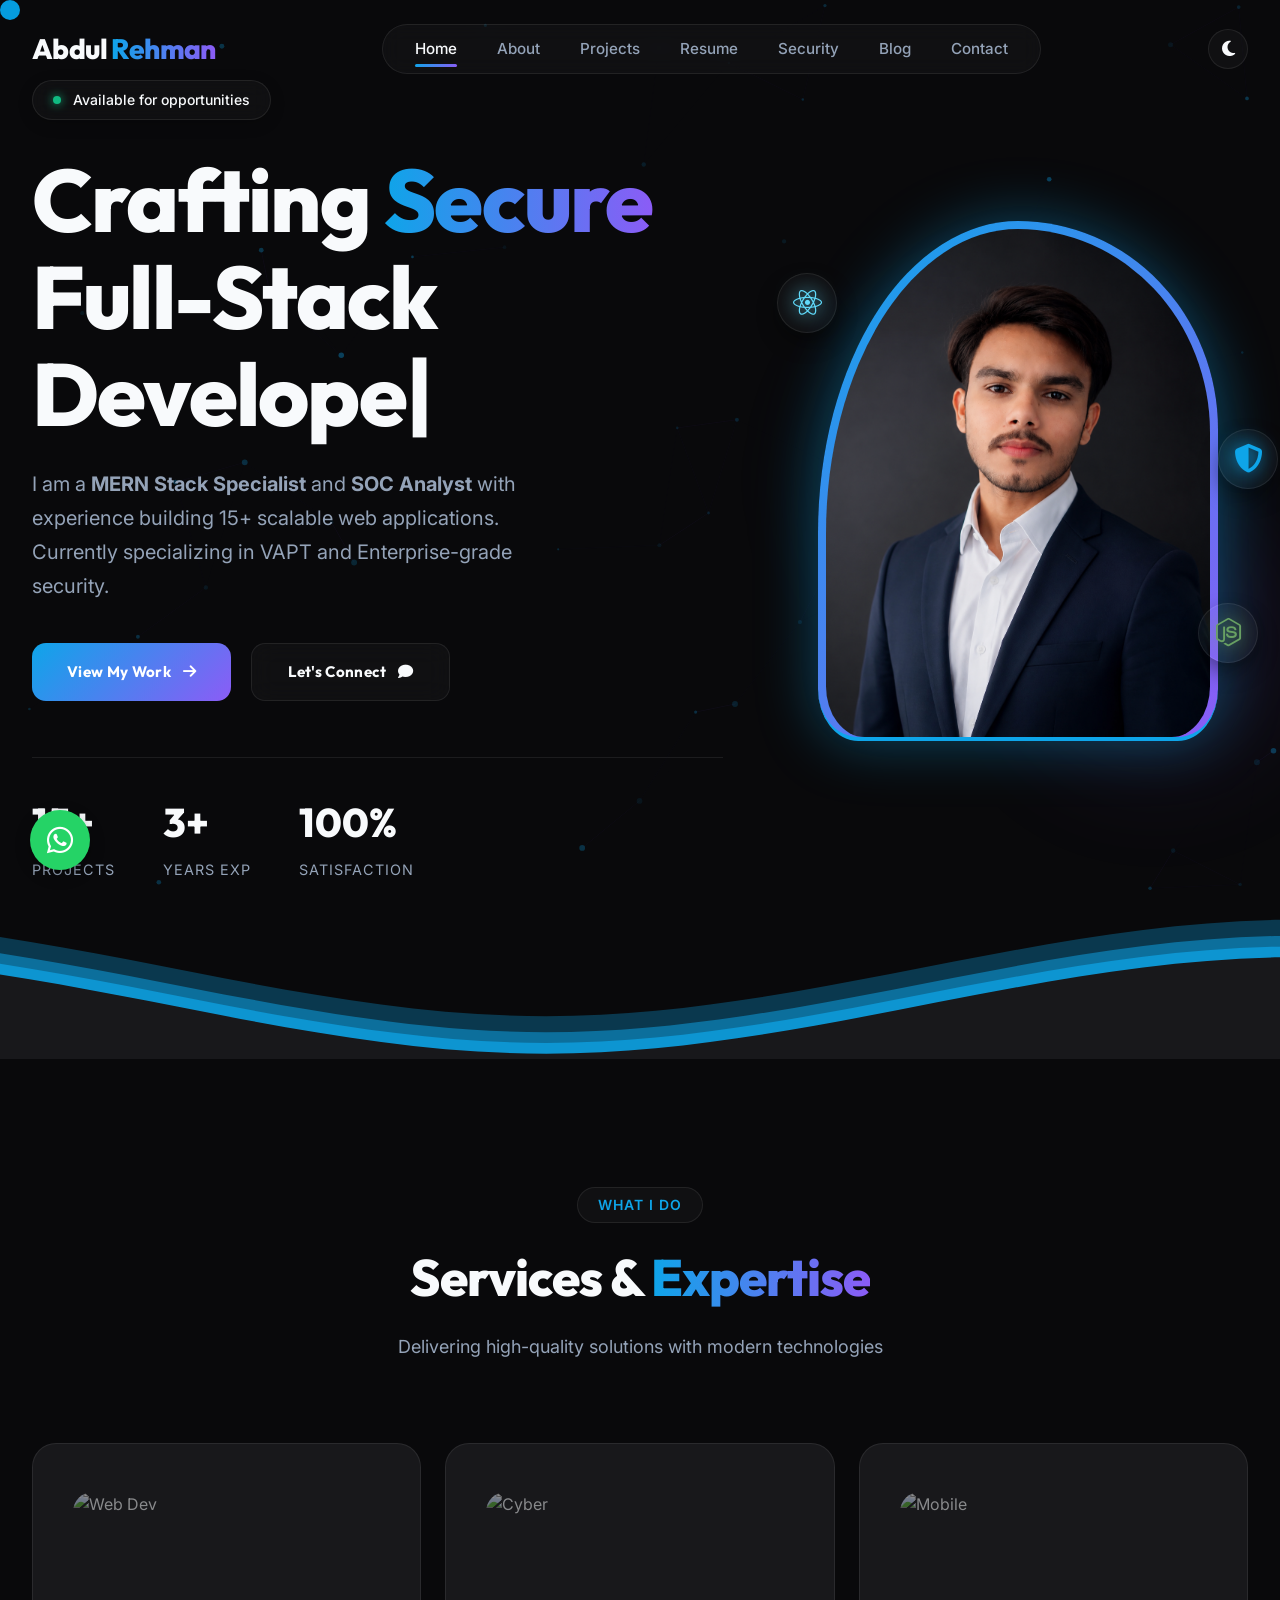
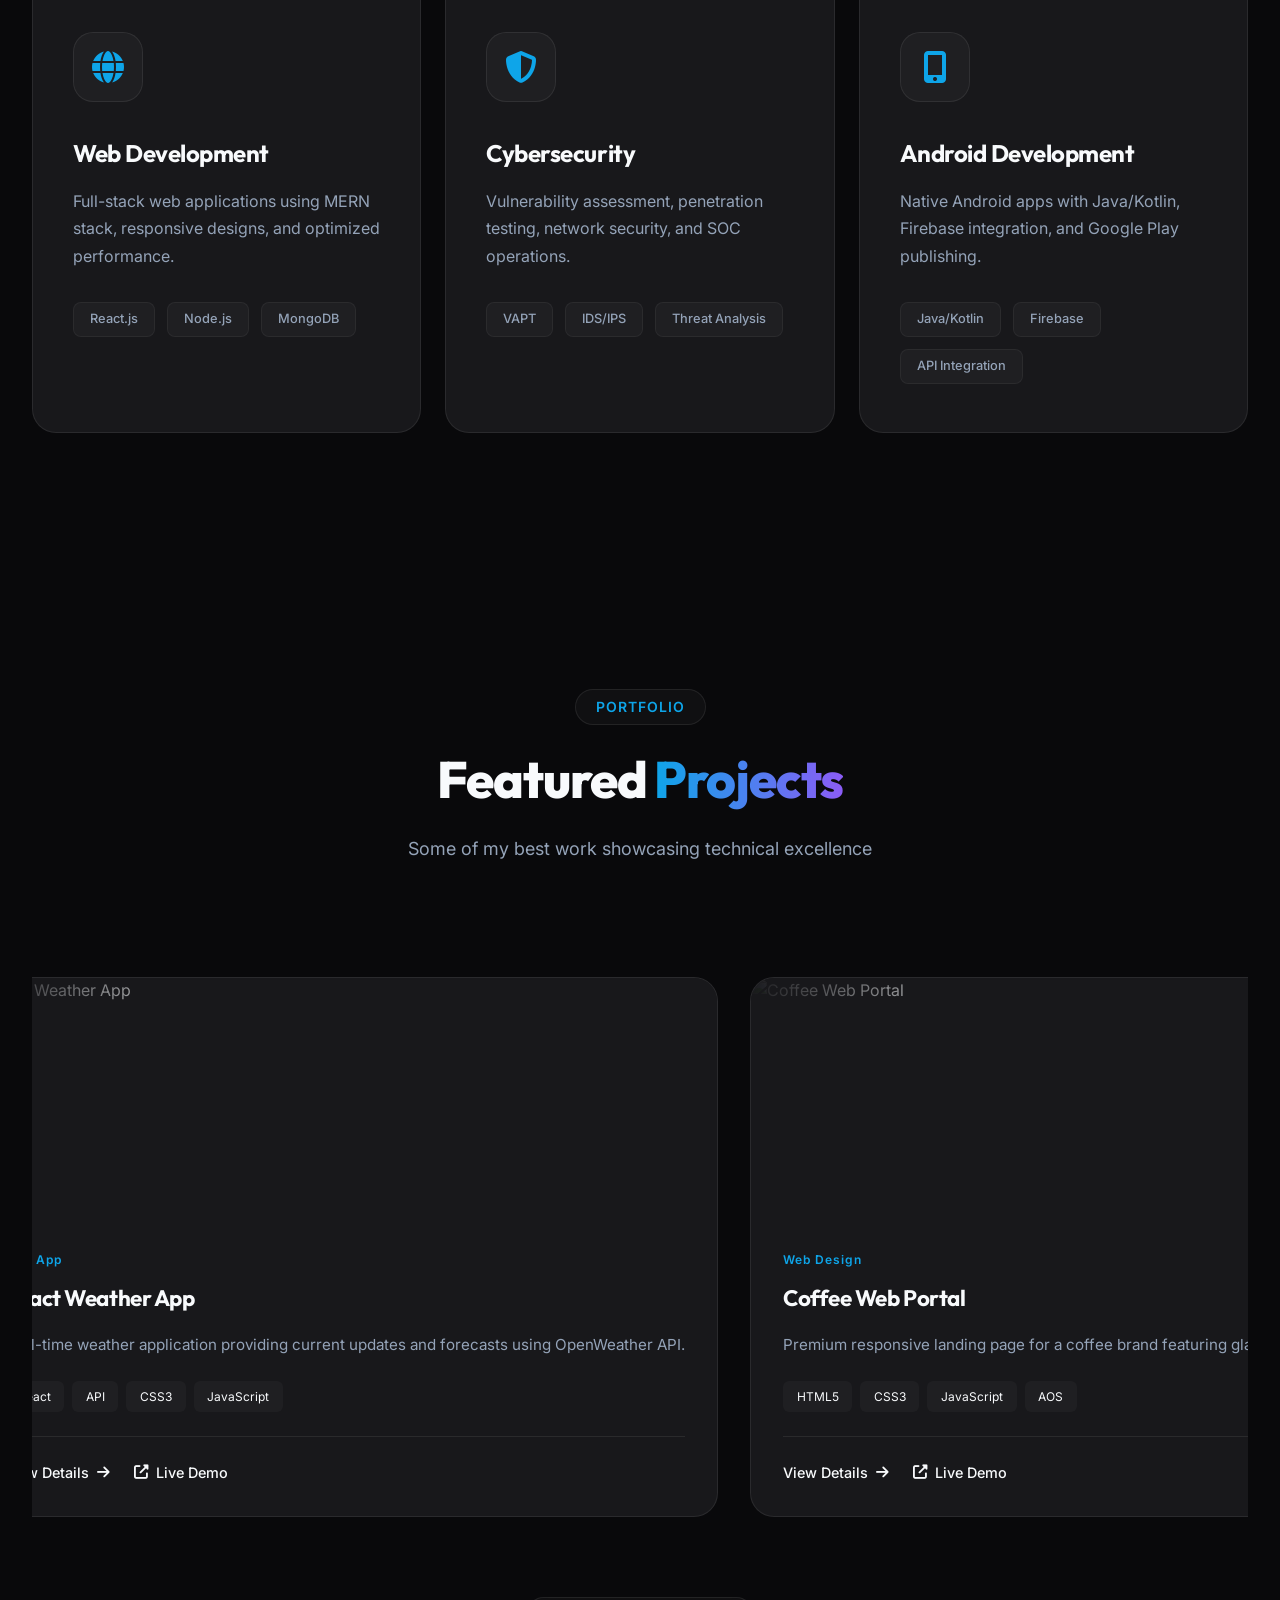
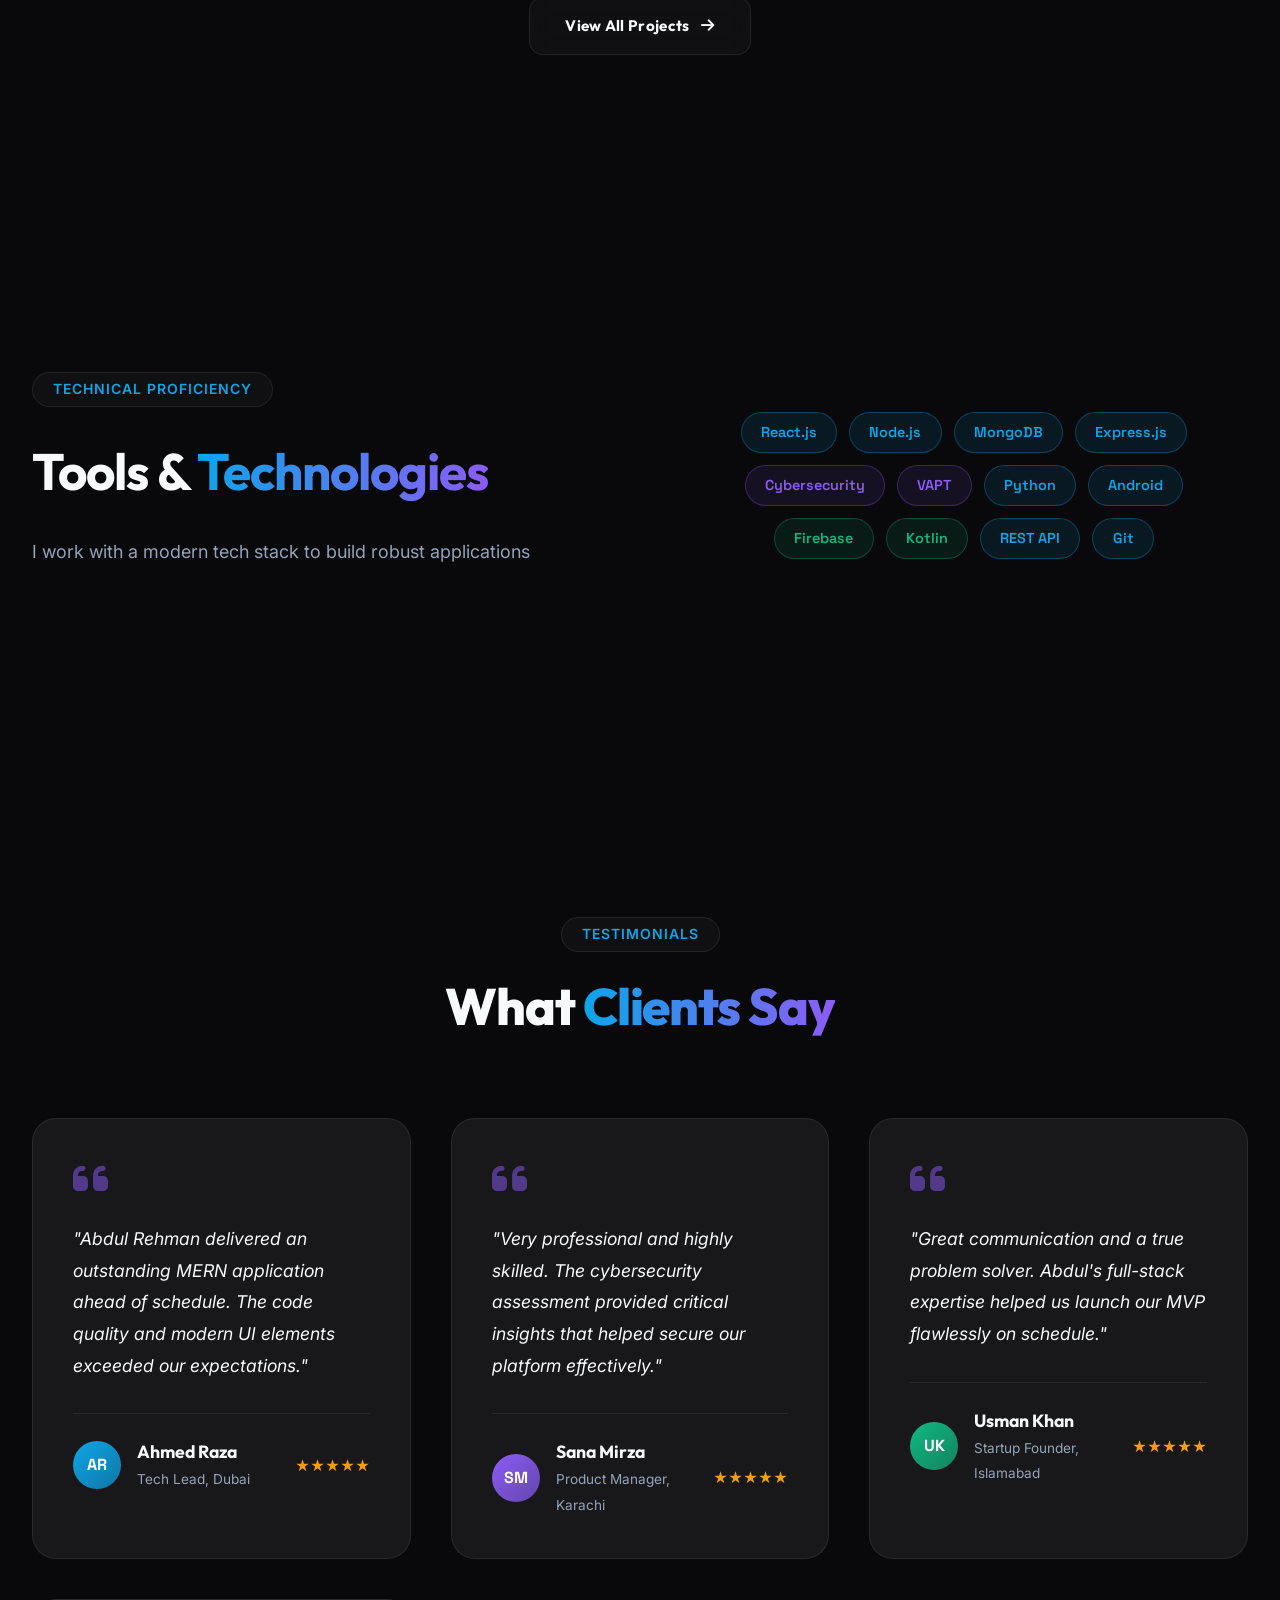
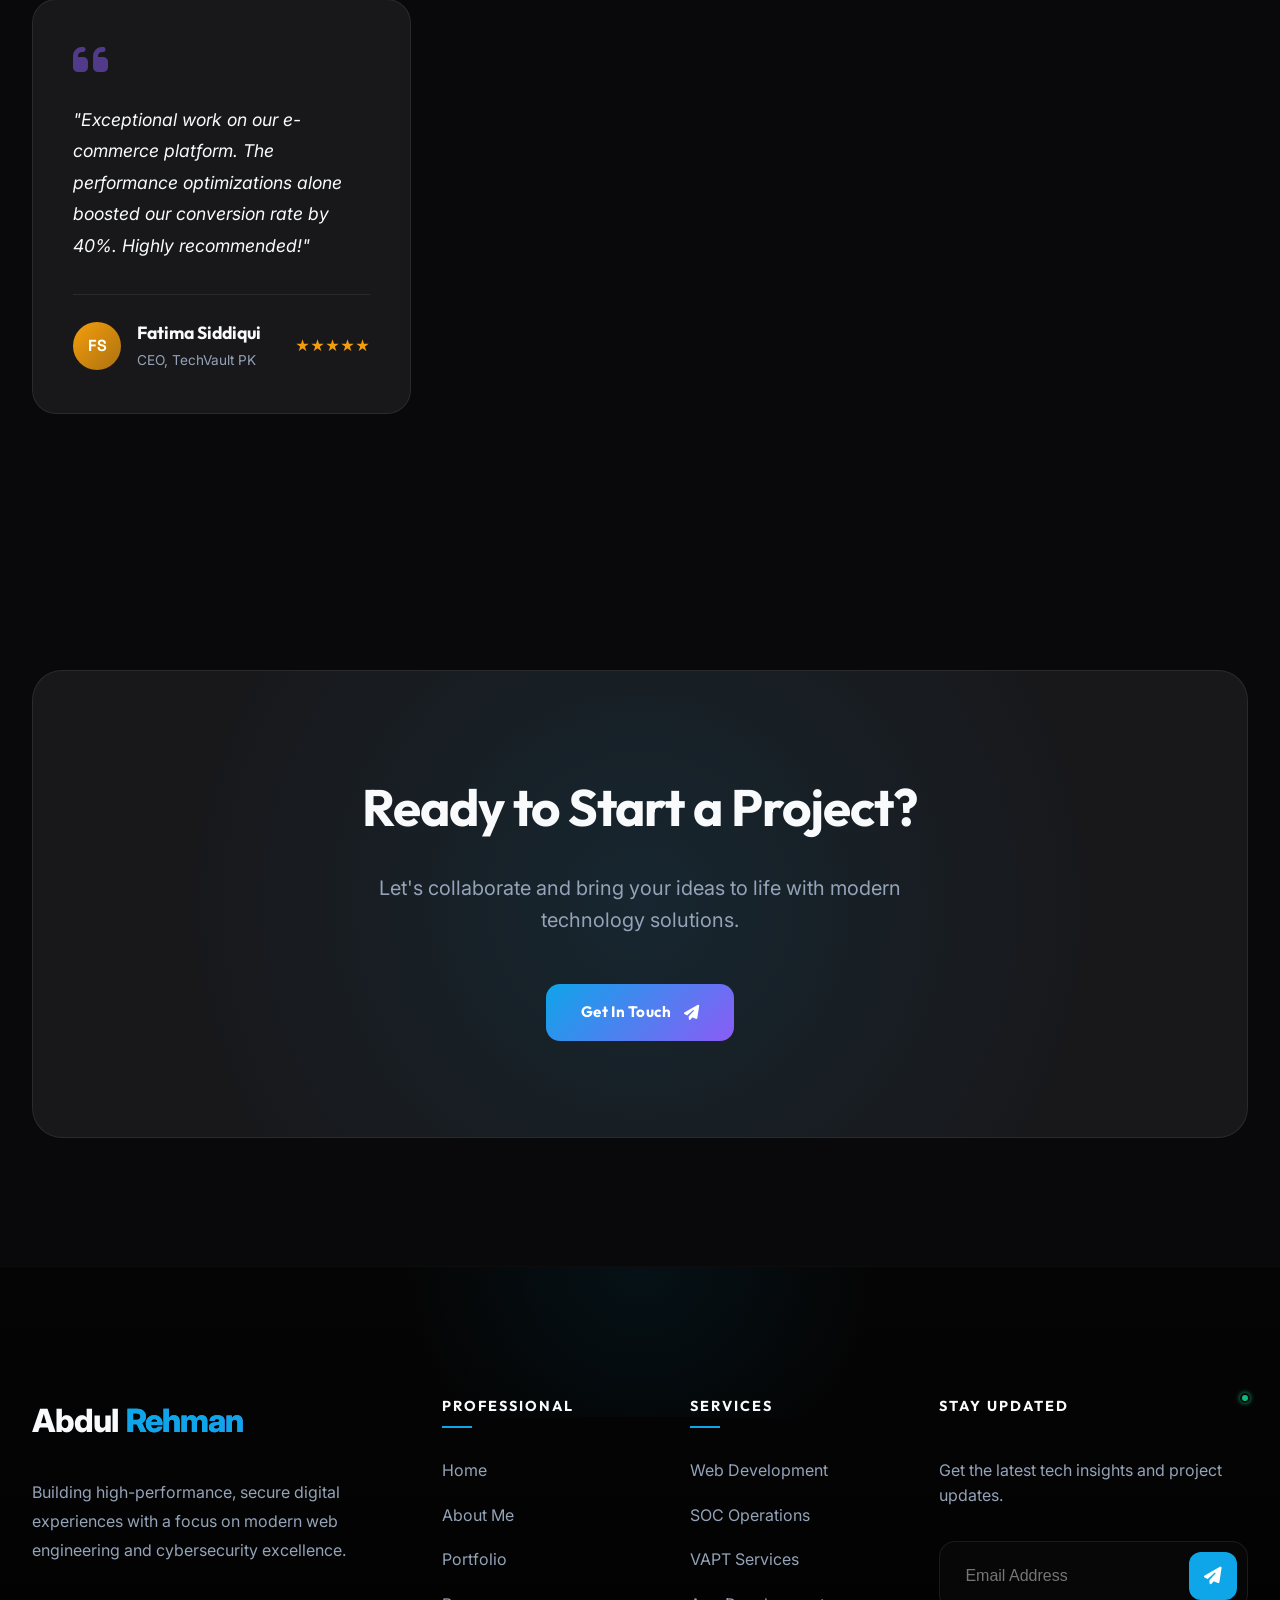
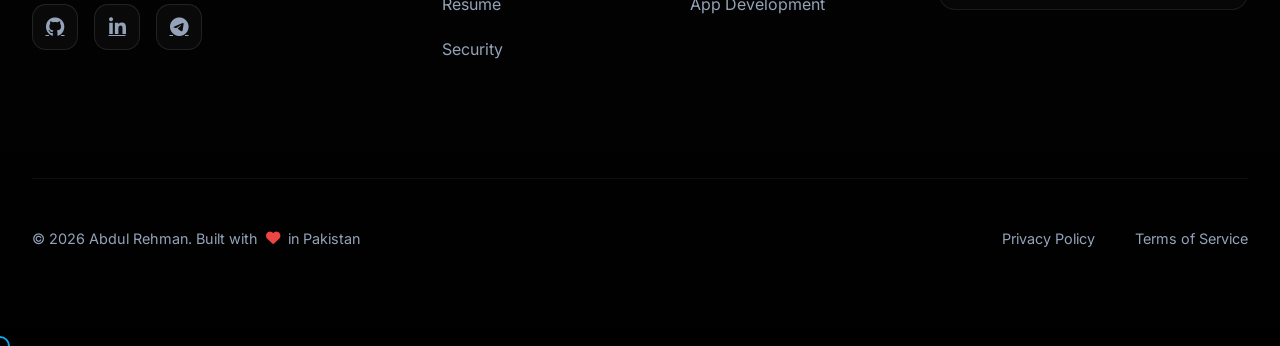
==== commit 9bd730dc: "style: enhance mobile responsiveness with fluid typography" ====
--- a/index.html
+++ b/index.html
@@ -151,7 +151,7 @@
                         <span class="badge-dot"></span>
                         Available for opportunities
                     </div>
-                    <h1 data-aos-delay="200">
+                    <h1 class="hero-title" data-aos-delay="200">
                     Crafting <span class="highlight">Secure</span> <br>
                     <span class="typed-text"></span>
                 </h1>
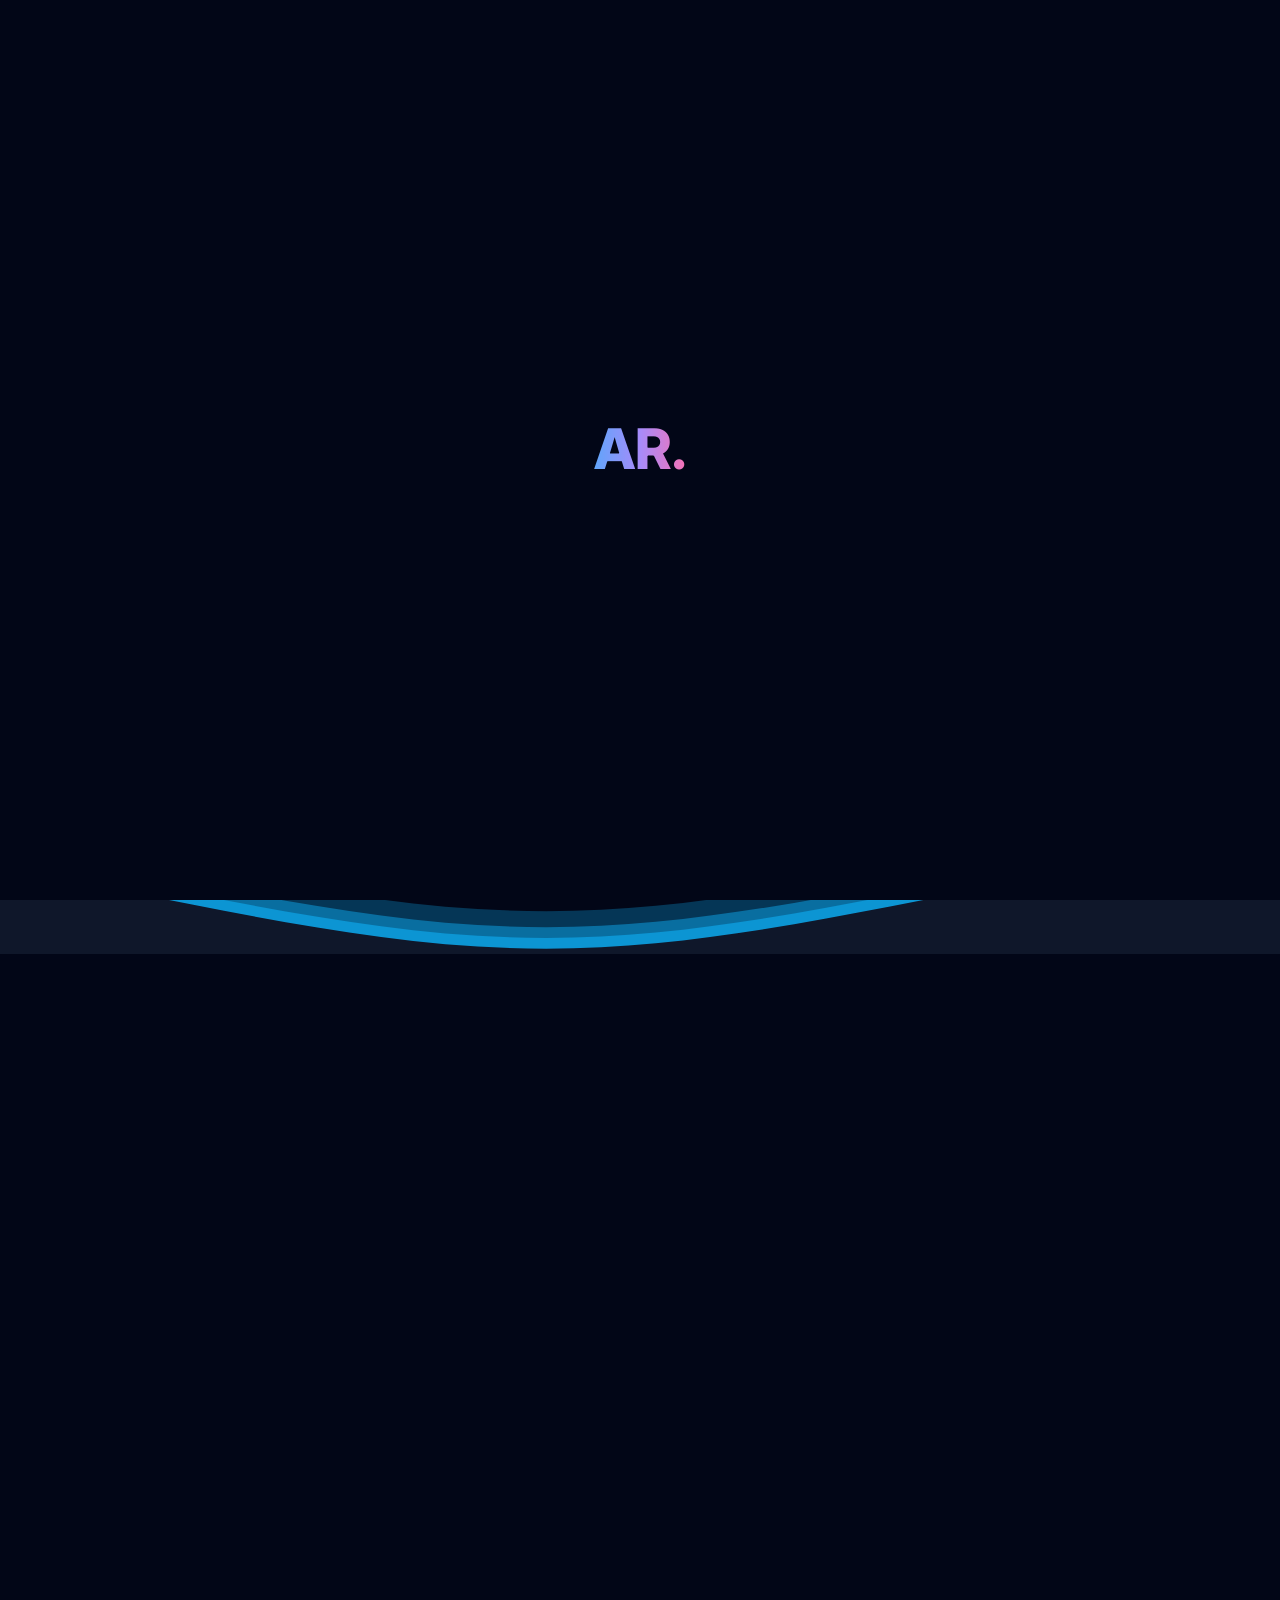
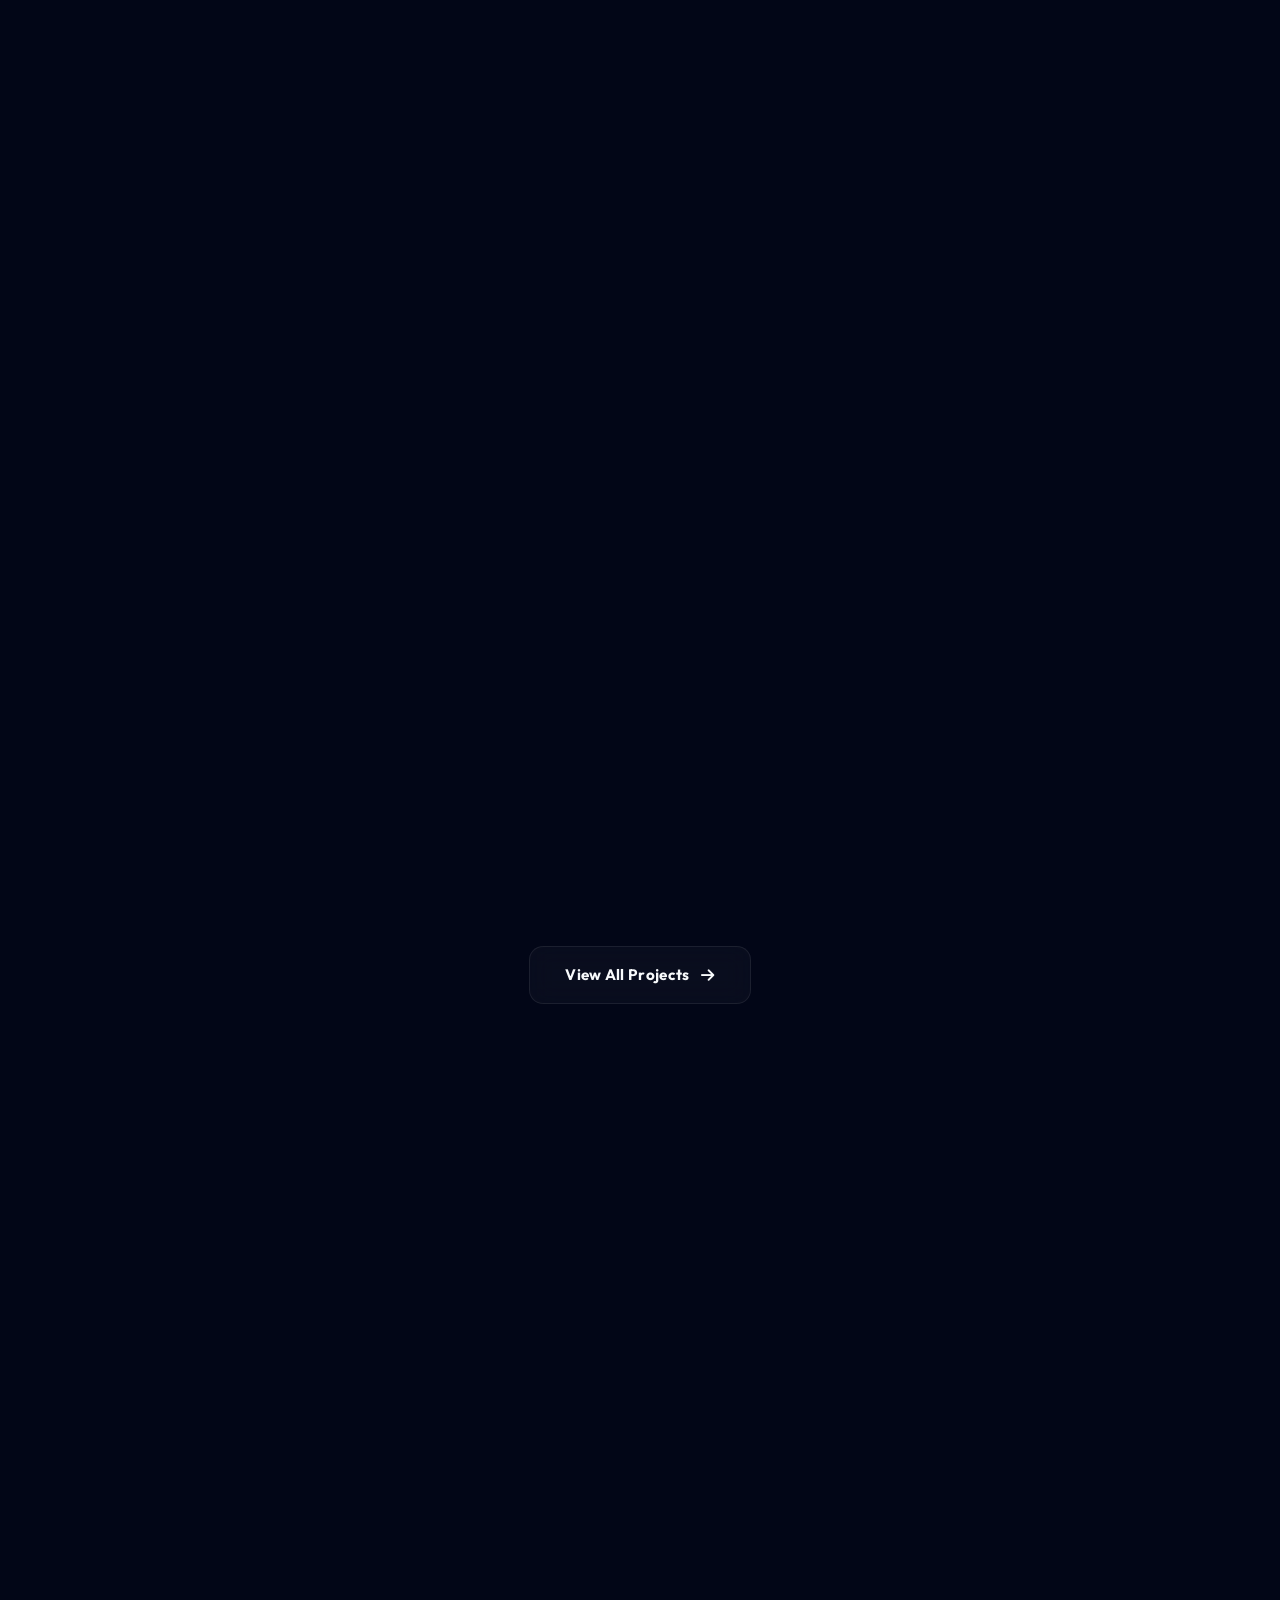
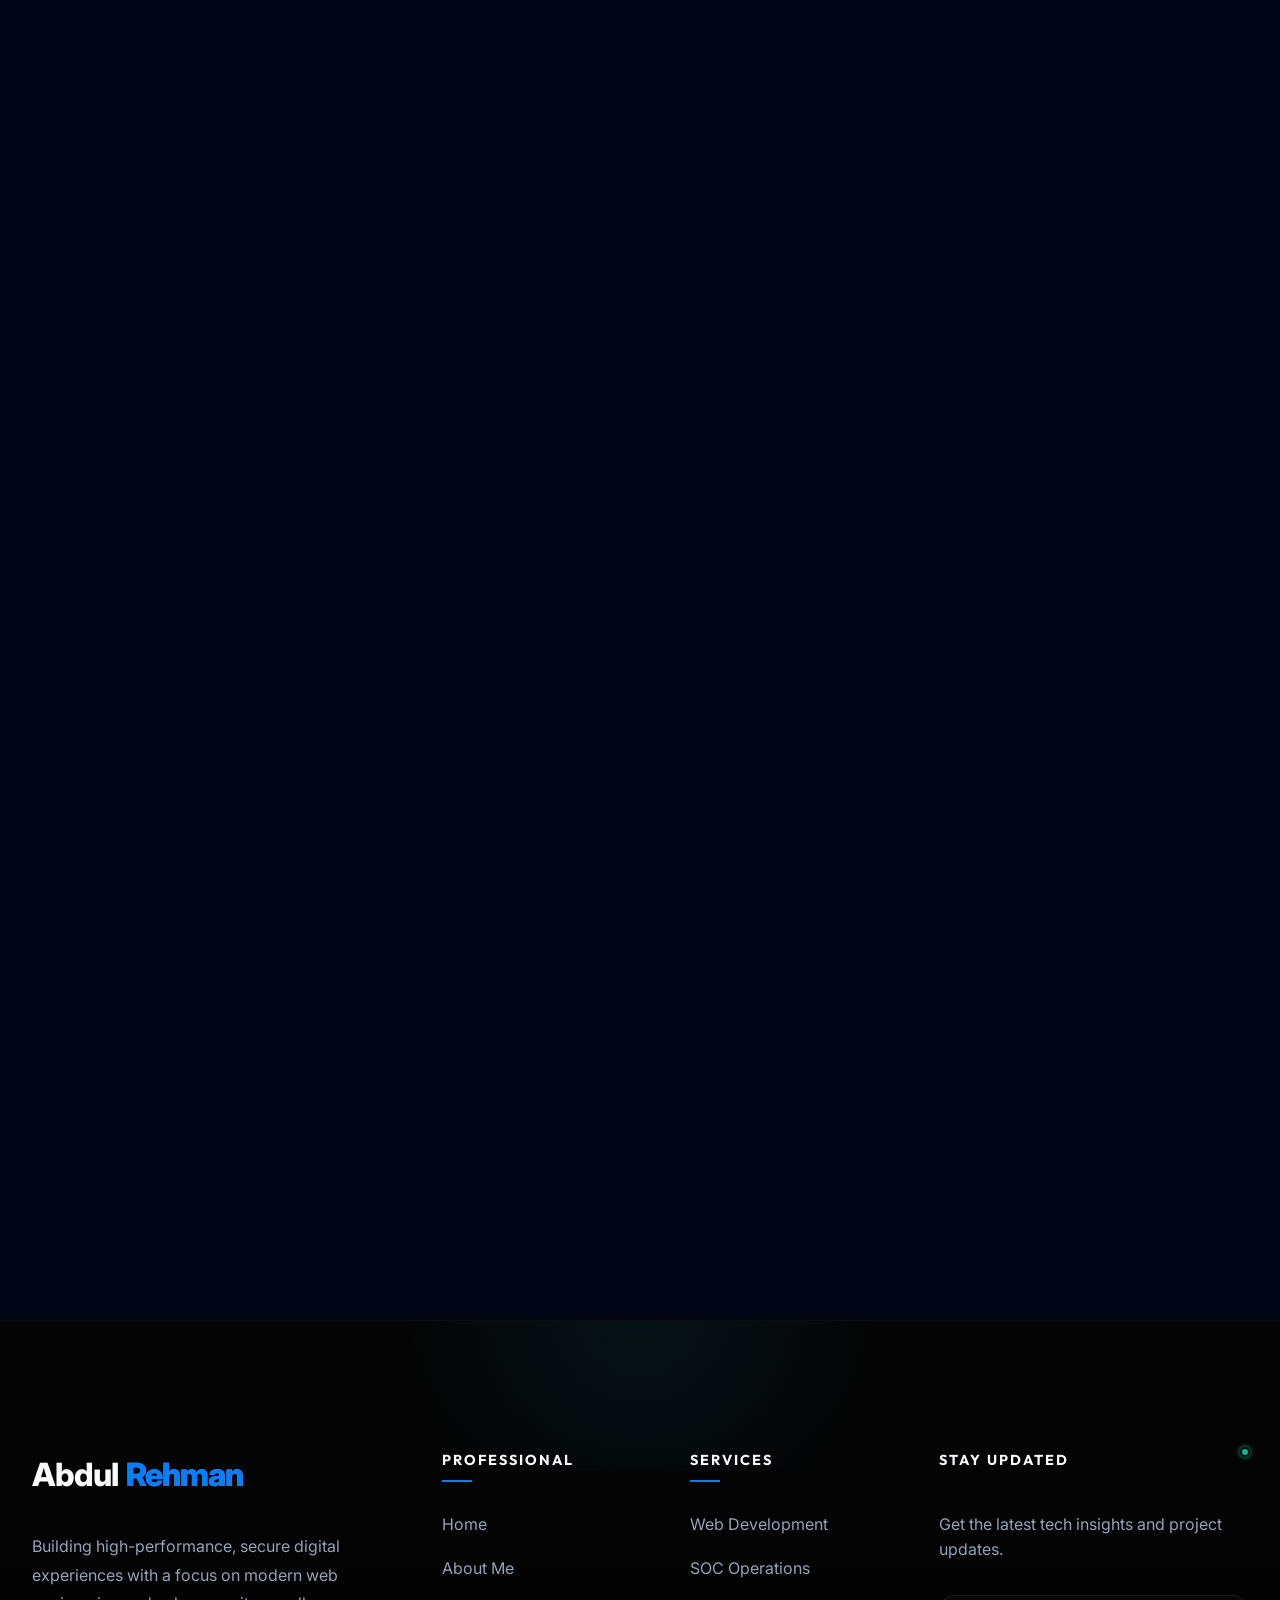
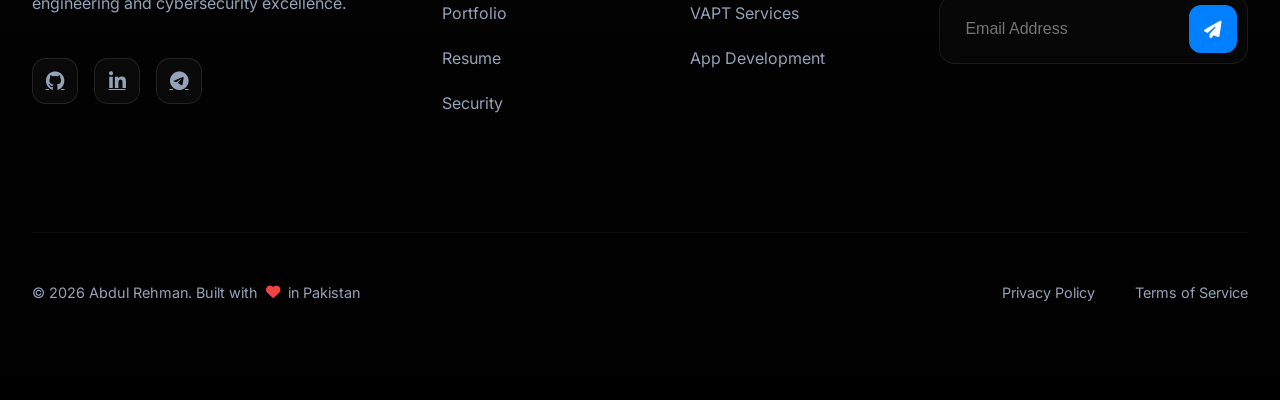
==== commit 8a8bfc09: "Modernize Portfolio UI/UX with premium aesthetics and animations" ====
--- a/index.html
+++ b/index.html
@@ -46,6 +46,12 @@
 
     <!-- Custom CSS -->
     <link rel="stylesheet" href="css/style.css">
+
+    <!-- GSAP for advanced animations -->
+    <script src="https://cdnjs.cloudflare.com/ajax/libs/gsap/3.12.2/gsap.min.js"></script>
+    <script src="https://cdnjs.cloudflare.com/ajax/libs/gsap/3.12.2/ScrollTrigger.min.js"></script>
+    <!-- Lenis for smooth scroll -->
+    <script src="https://cdn.jsdelivr.net/gh/studio-freight/lenis@1.0.19/bundled/lenis.min.js"></script>
 
     <!-- JSON-LD Structured Data (Schema.org) -->
     <script type="application/ld+json">
@@ -79,6 +85,9 @@
 </head>
 
 <body data-aos-easing="ease-out-cubic" data-aos-duration="1000" data-aos-delay="0">
+    <!-- Noise Overlay -->
+    <div class="noise"></div>
+
     <!-- Custom Smooth Cursor -->
     <div id="custom-cursor"></div>
 
--- a/css/style.css
+++ b/css/style.css
@@ -1,28 +1,36 @@
 @import url('https://fonts.googleapis.com/css2?family=Outfit:wght@300;400;500;600;700;800&family=Inter:wght@300;400;500;600&display=swap');
 
 :root {
-    /* Modern Premium Palette */
-    --primary: #0ea5e9;       /* Sky Blue */
-    --primary-glow: rgba(14, 165, 233, 0.5);
-    --secondary: #8b5cf6;     /* Violet */
-    --secondary-glow: rgba(139, 92, 246, 0.5);
+    /* Premium Modern Palette - HSL based for consistency */
+    --accent-h: 210;
+    --accent-s: 100%;
+    --accent-l: 50%;
     
-    --dark: #09090b;          /* Zinc 950 */
-    --dark-surface: #18181b;  /* Zinc 900 */
-    --dark-elevated: rgba(255, 255, 255, 0.03);
+    --primary: hsl(var(--accent-h), var(--accent-s), var(--accent-l));
+    --primary-glow: hsla(var(--accent-h), var(--accent-s), var(--accent-l), 0.5);
+    --secondary: hsl(260, 100%, 70%);
+    --secondary-glow: hsla(260, 100%, 70%, 0.5);
+    
+    --dark: #020617;          /* Slate 950 */
+    --dark-surface: #0f172a;  /* Slate 900 */
+    --dark-elevated: rgba(30, 41, 59, 0.5); /* Slate 800-ish */
     
     --text-main: #f8fafc;     /* Slate 50 */
     --text-muted: #94a3b8;    /* Slate 400 */
+    --text-dim: #64748b;      /* Slate 500 */
     
     --border-glass: rgba(255, 255, 255, 0.08);
-    --bg-glass: rgba(9, 9, 11, 0.6);
+    --bg-glass: rgba(2, 6, 23, 0.7);
     
-    --gradient-text: linear-gradient(to right, var(--primary), var(--secondary));
-    --gradient-bg: linear-gradient(135deg, var(--primary) 0%, var(--secondary) 100%);
+    --gradient-primary: linear-gradient(135deg, var(--primary), var(--secondary));
+    --gradient-text: linear-gradient(to right, #60a5fa, #a78bfa, #f472b6);
+    --gradient-glow: radial-gradient(circle at center, var(--primary-glow) 0%, transparent 70%);
     
-    --transition: all 0.4s cubic-bezier(0.16, 1, 0.3, 1);
+    --transition-base: 0.3s cubic-bezier(0.4, 0, 0.2, 1);
+    --transition-smooth: 0.6s cubic-bezier(0.16, 1, 0.3, 1);
     --cursor-size: 20px;
-    --card-shadow: 0 20px 40px rgba(0, 0, 0, 0.3);
+    --card-shadow: 0 10px 30px -10px rgba(0, 0, 0, 0.5);
+    --glass-blur: 12px;
 }
 
 .service-image-header {
@@ -170,21 +178,55 @@
 
 html {
     scroll-behavior: smooth;
+    overflow-x: hidden;
 }
 
 body {
-    font-family: 'Inter', sans-serif;
+    font-family: 'Inter', system-ui, -apple-system, sans-serif;
     background-color: var(--dark);
     color: var(--text-main);
     overflow-x: hidden; 
     line-height: 1.6;
     width: 100%;
+    touch-action: manipulation;
+    -webkit-font-smoothing: antialiased;
+    -moz-osx-font-smoothing: grayscale;
+}
+
+/* Custom Scrollbar */
+::-webkit-scrollbar {
+    width: 8px;
+}
+::-webkit-scrollbar-track {
+    background: var(--dark);
+}
+::-webkit-scrollbar-thumb {
+    background: var(--dark-surface);
+    border-radius: 10px;
+    border: 2px solid var(--dark);
+}
+::-webkit-scrollbar-thumb:hover {
+    background: var(--text-dim);
 }
 
 /* Global Content Fixes */
 img {
     max-width: 100%;
     height: auto;
+    border-radius: 12px;
+}
+
+/* Noise Overlay */
+.noise {
+    position: fixed;
+    top: 0;
+    left: 0;
+    width: 100%;
+    height: 100%;
+    z-index: 9999;
+    pointer-events: none;
+    opacity: 0.05;
+    background-image: url('[data-uri]');
 }
 
 .container {
@@ -277,10 +319,11 @@
 
 .navbar.scrolled {
     background: var(--bg-glass);
-    backdrop-filter: blur(20px);
-    -webkit-backdrop-filter: blur(20px);
-    padding: 1rem 0;
+    backdrop-filter: blur(var(--glass-blur));
+    -webkit-backdrop-filter: blur(var(--glass-blur));
+    padding: 0.75rem 0;
     border-bottom: 1px solid var(--border-glass);
+    box-shadow: 0 4px 30px rgba(0, 0, 0, 0.1);
 }
 
 .navbar .container {
@@ -348,7 +391,7 @@
 }
 
 @media (max-width: 992px) {
-    .nav-links, .nav-actions {
+    .nav-links {
         display: none;
     }
 }
@@ -640,8 +683,11 @@
     display: flex;
     align-items: center;
     position: relative;
-    padding-top: 80px;
-    overflow: hidden; /* Critical fix for hero overflow */
+    padding-top: 100px;
+    padding-bottom: 100px;
+    overflow: hidden;
+    background: radial-gradient(circle at 80% 20%, rgba(14, 165, 233, 0.05) 0%, transparent 40%),
+                radial-gradient(circle at 20% 80%, rgba(139, 92, 246, 0.05) 0%, transparent 40%);
 }
 
 .hero-grid {
@@ -708,6 +754,7 @@
     background-clip: text;
     color: transparent;
     display: inline-block;
+    filter: drop-shadow(0 0 20px var(--primary-glow));
 }
 
 .hero-description {
@@ -939,68 +986,59 @@
 }
 
 .service-card {
-    background: var(--dark-surface);
+    background: var(--dark-elevated);
     border: 1px solid var(--border-glass);
     border-radius: 24px;
     padding: 3rem 2.5rem;
-    transition: var(--transition);
+    transition: var(--transition-smooth);
     position: relative;
     overflow: hidden;
-    z-index: 1;
-}
-
-.service-card::before {
+    backdrop-filter: blur(var(--glass-blur));
+}
+
+.service-card::after {
     content: '';
     position: absolute;
-    top: 0; left: 0;
-    width: 100%; height: 100%;
-    background: radial-gradient(circle at top right, rgba(14,165,233,0.1), transparent 50%);
-    z-index: -1;
+    inset: 0;
+    background: radial-gradient(circle at var(--x, 50%) var(--y, 50%), hsla(var(--accent-h), 100%, 50%, 0.15) 0%, transparent 50%);
     opacity: 0;
-    transition: var(--transition);
+    transition: opacity 0.3s ease;
 }
 
 .service-card:hover {
-    transform: translateY(-10px);
-    border-color: rgba(14,165,233,0.3);
-    box-shadow: 0 20px 40px rgba(0,0,0,0.4);
-}
-
-.service-card:hover::before {
+    transform: translateY(-10px) scale(1.02);
+    border-color: var(--primary);
+    box-shadow: var(--card-shadow);
+}
+
+.service-card:hover::after {
     opacity: 1;
 }
 
 .service-icon {
-    width: 70px;
-    height: 70px;
-    background: var(--dark-elevated);
-    border: 1px solid var(--border-glass);
-    border-radius: 20px;
+    width: 64px;
+    height: 64px;
+    background: var(--gradient-primary);
+    border-radius: 18px;
     display: flex;
     align-items: center;
     justify-content: center;
-    font-size: 2rem;
-    color: var(--primary);
+    font-size: 1.75rem;
+    color: white;
     margin-bottom: 2rem;
-    transition: var(--transition);
-}
-
-.service-card:hover .service-icon {
-    background: var(--gradient-bg);
-    color: #fff;
-    border-color: transparent;
-    transform: scale(1.1) rotate(5deg);
+    box-shadow: 0 10px 20px -5px var(--primary-glow);
 }
 
 .service-card h3 {
     font-size: 1.5rem;
     margin-bottom: 1rem;
+    font-weight: 700;
 }
 
 .service-card p {
     color: var(--text-muted);
+    line-height: 1.7;
     margin-bottom: 2rem;
-    line-height: 1.7;
 }
 
 .service-tech {
@@ -1033,60 +1071,62 @@
 }
 
 .project-card {
-    background: var(--dark-surface);
+    background: var(--dark-elevated);
     border: 1px solid var(--border-glass);
     border-radius: 24px;
     overflow: hidden;
-    transition: var(--transition);
+    transition: var(--transition-smooth);
     display: flex;
     flex-direction: column;
+    backdrop-filter: blur(var(--glass-blur));
 }
 
 .project-card:hover {
     transform: translateY(-10px);
     border-color: var(--primary);
-    box-shadow: 0 20px 40px rgba(0,0,0,0.5), 0 0 20px rgba(14,165,233,0.1);
+    box-shadow: var(--card-shadow);
 }
 
 .project-image {
-    height: 240px;
-    background: var(--dark-surface);
+    height: 220px;
     position: relative;
     overflow: hidden;
+}
+
+.project-overlay {
+    position: absolute;
+    inset: 0;
+    background: rgba(2, 6, 23, 0.6);
+    backdrop-filter: blur(4px);
     display: flex;
     align-items: center;
     justify-content: center;
-}
-
-.project-img-display {
-    width: 100%;
-    height: 100%;
-    object-fit: cover;
-    transition: transform 0.8s cubic-bezier(0.16, 1, 0.3, 1);
-}
-
-.project-card:hover .project-img-display {
+    opacity: 0;
+    transition: opacity 0.3s ease;
+}
+
+.project-card:hover .project-overlay {
+    opacity: 1;
+}
+
+.project-link-icon {
+    width: 45px;
+    height: 45px;
+    background: white;
+    color: var(--dark);
+    border-radius: 50%;
+    display: flex;
+    align-items: center;
+    justify-content: center;
+    text-decoration: none;
+    font-size: 1.1rem;
+    transition: transform 0.3s ease;
+}
+
+.project-link-icon:hover {
     transform: scale(1.1);
-}
-.project-image::after {
-    content: '';
-    position: absolute;
-    top: 0; left: 0; width: 100%; height: 100%;
-    background: radial-gradient(circle at center, transparent 30%, var(--dark-surface) 100%);
-    pointer-events: none;
-}
-
-.project-image i {
-    font-size: 5rem;
-    color: var(--text-muted);
-    opacity: 0.3;
-    transition: var(--transition);
-}
-
-.project-card:hover .project-image i {
-    transform: scale(1.1);
-    color: var(--primary);
-    opacity: 0.8;
+    background: var(--primary);
+    color: white;
 }
 
 .project-info {
@@ -1313,25 +1353,24 @@
 
 /* CTA */
 .cta-content {
-    background: var(--dark-surface);
+    background: var(--dark-elevated);
     border: 1px solid var(--border-glass);
-    border-radius: 30px;
+    border-radius: 40px;
     padding: 6rem 3rem;
     text-align: center;
     position: relative;
     overflow: hidden;
-    z-index: 1;
+    backdrop-filter: blur(var(--glass-blur));
 }
 
 .cta-content::before {
     content: '';
     position: absolute;
-    top: 50%; left: 50%;
-    transform: translate(-50%, -50%);
-    width: 100%; height: 100%;
-    background: radial-gradient(circle, var(--primary-glow) 0%, transparent 70%);
+    inset: 0;
+    background: radial-gradient(circle at 70% 30%, var(--primary-glow) 0%, transparent 60%),
+                radial-gradient(circle at 30% 70%, var(--secondary-glow) 0%, transparent 60%);
+    opacity: 0.3;
     z-index: -1;
-    opacity: 0.2;
 }
 
 .cta-content h2 {
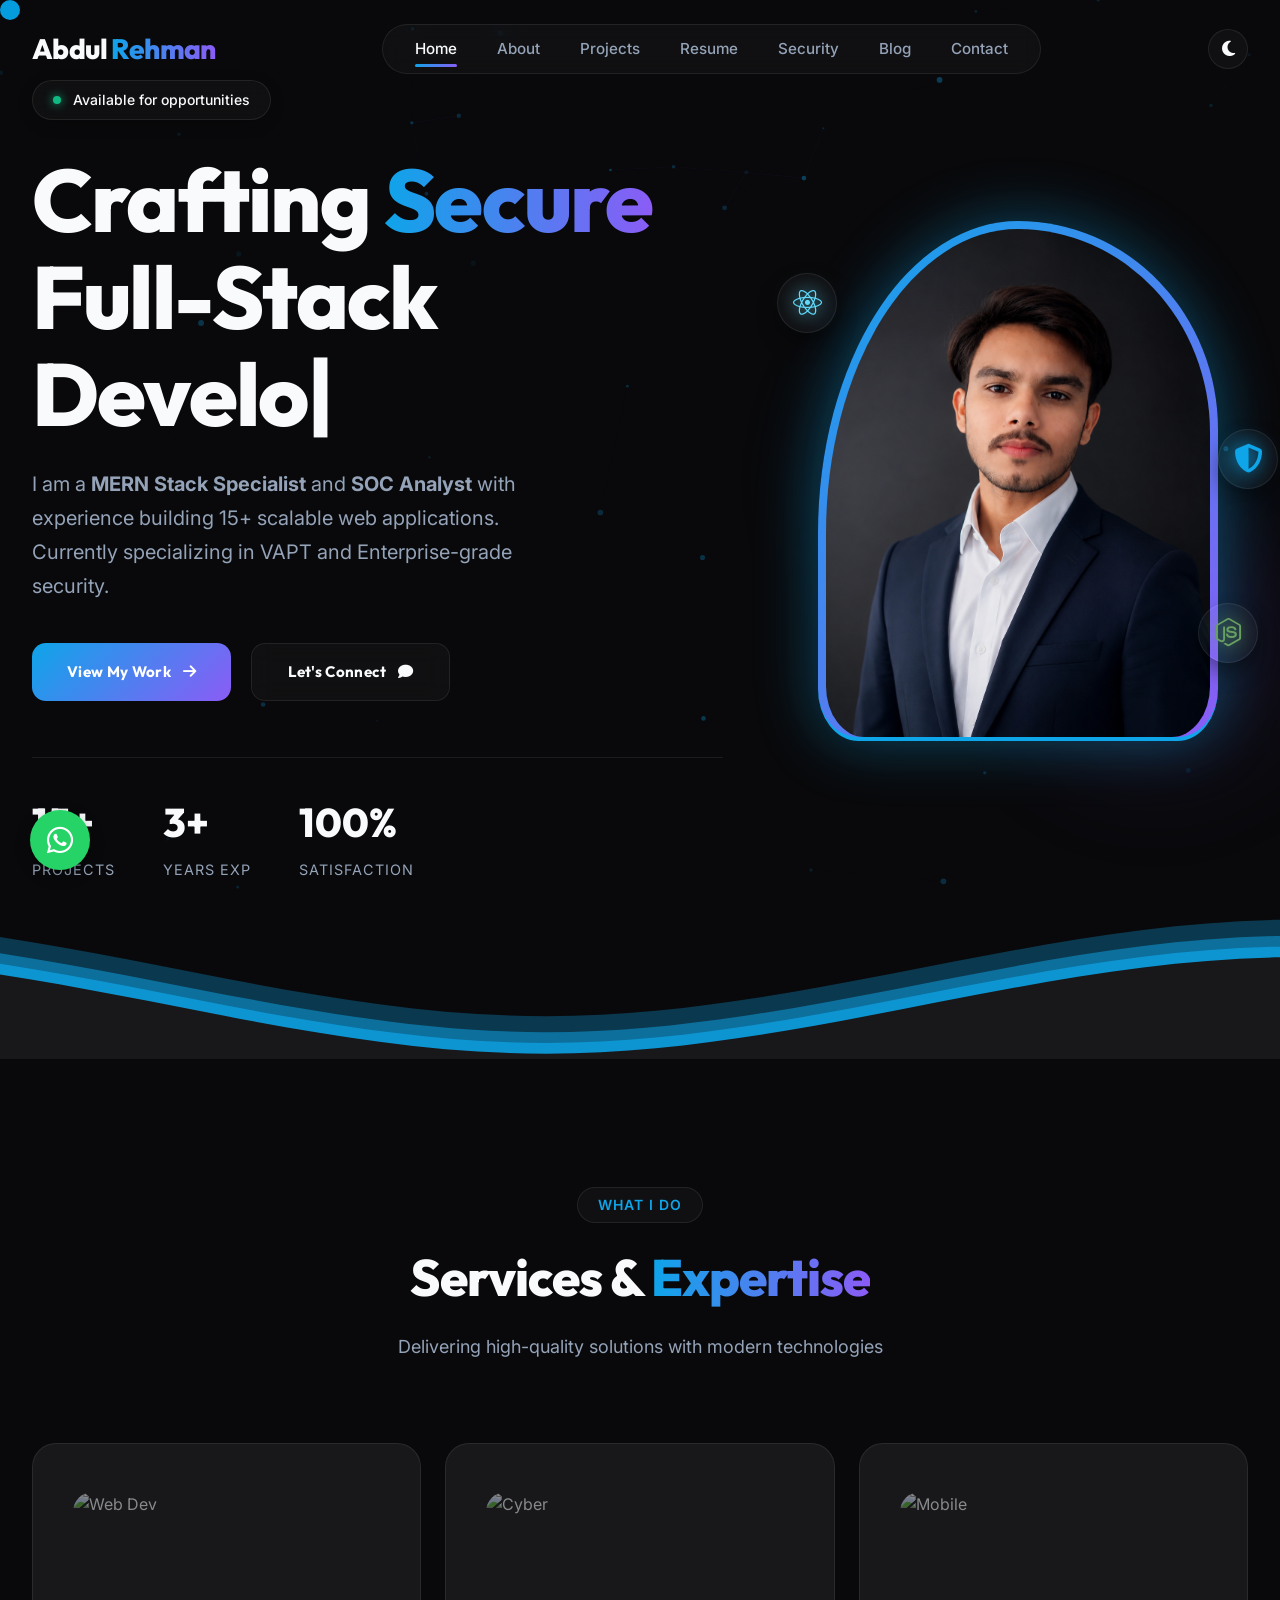
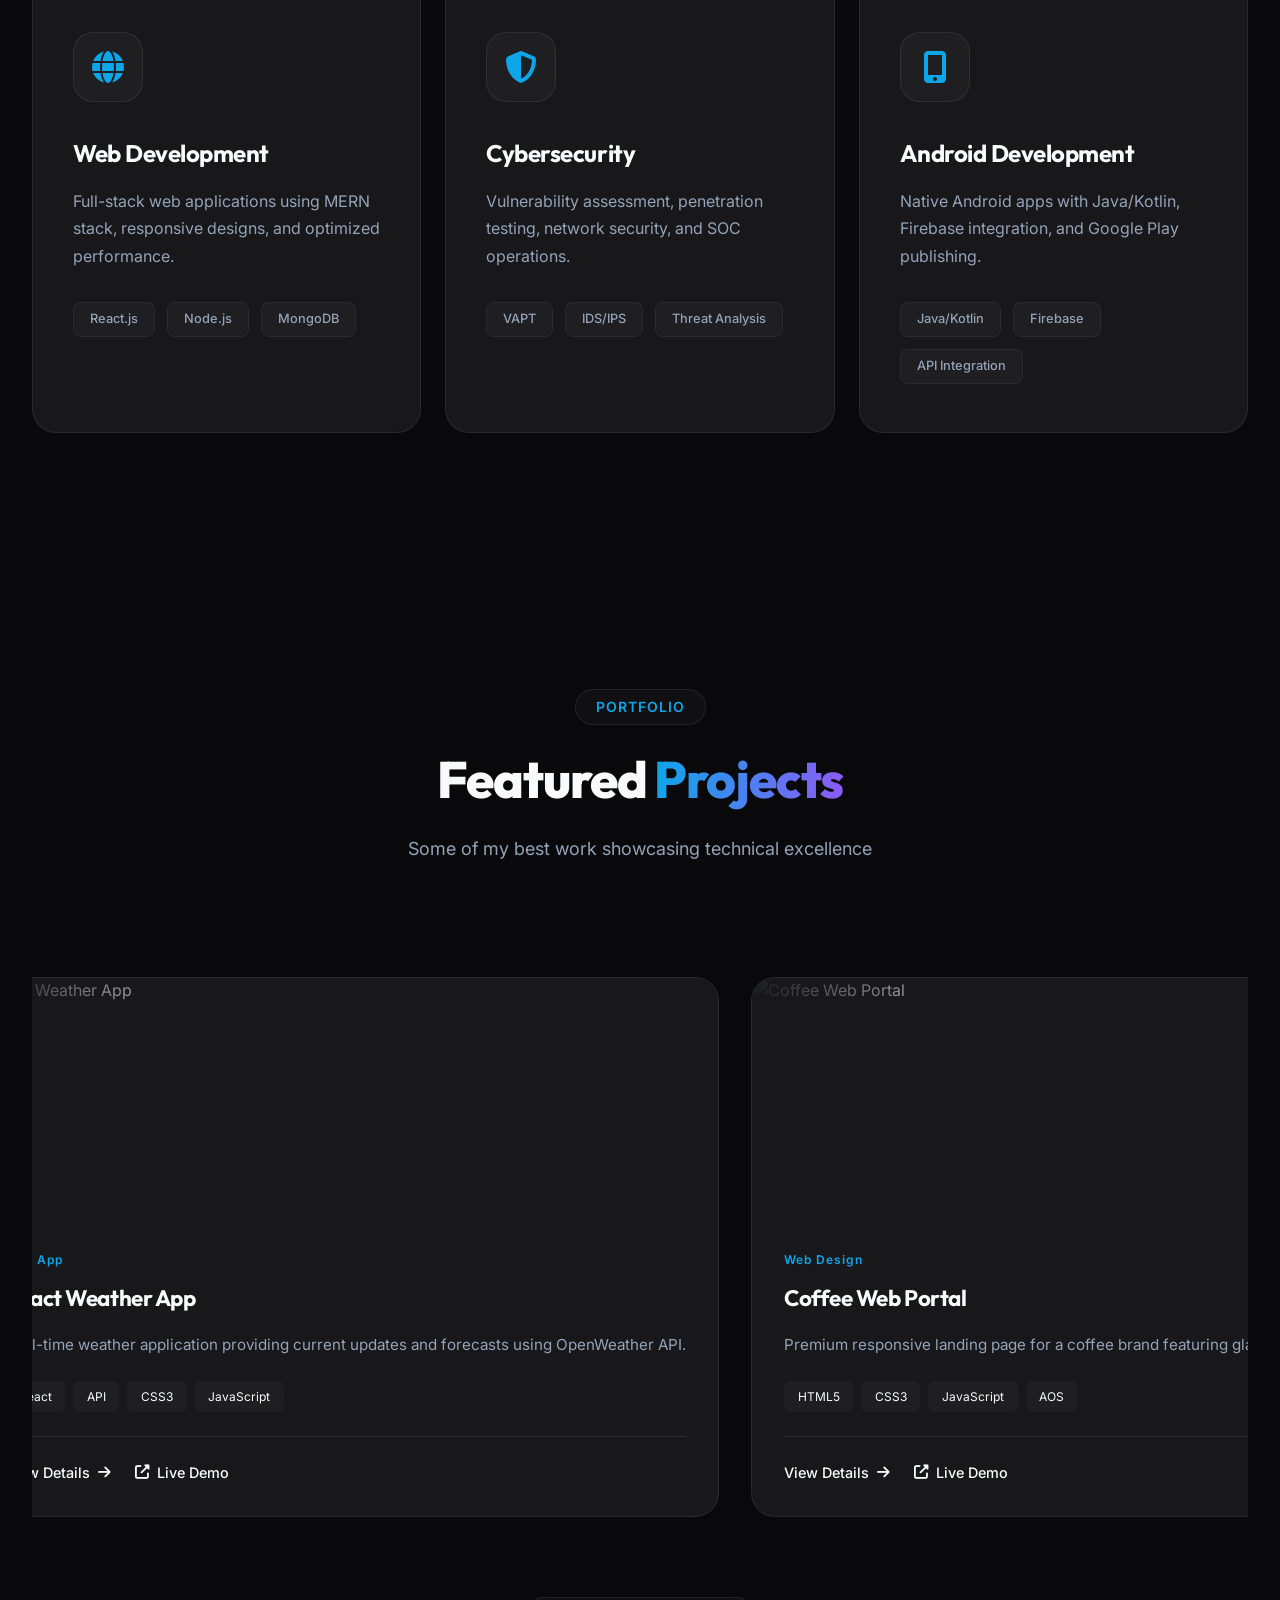
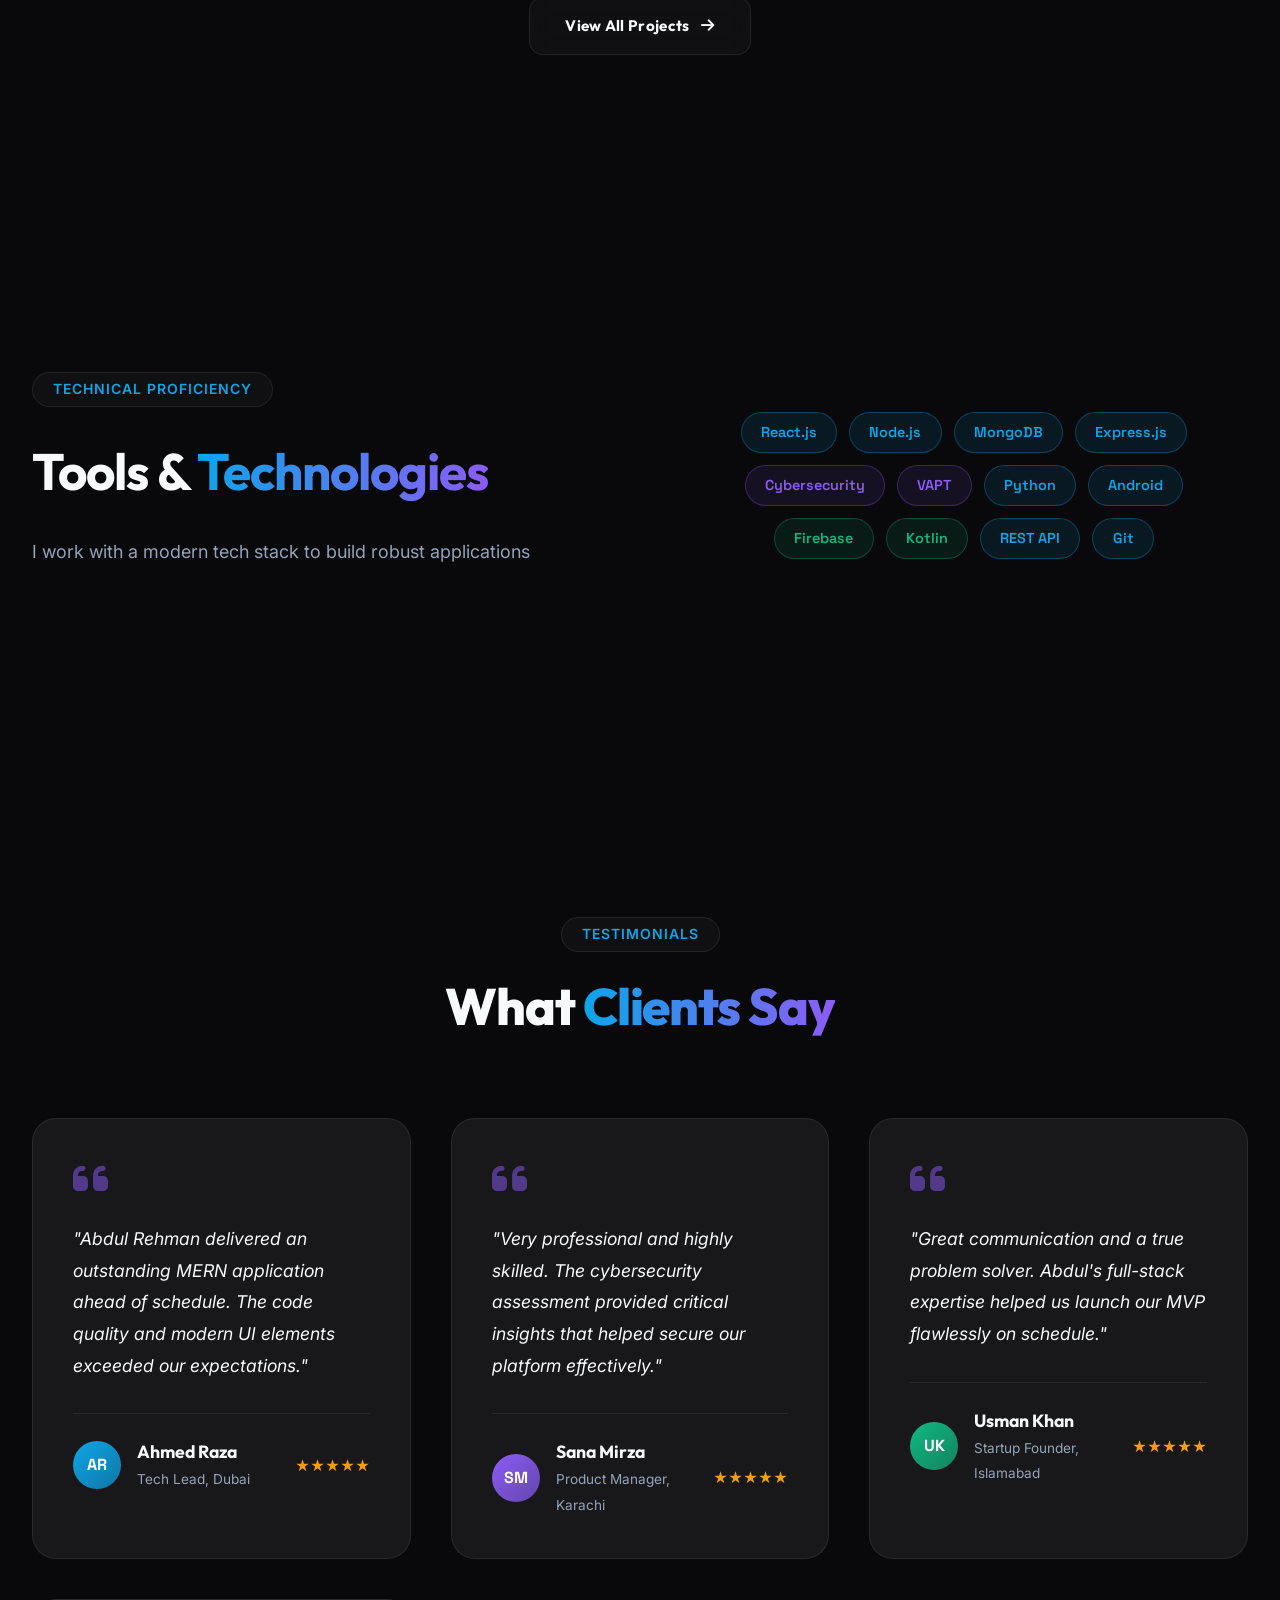
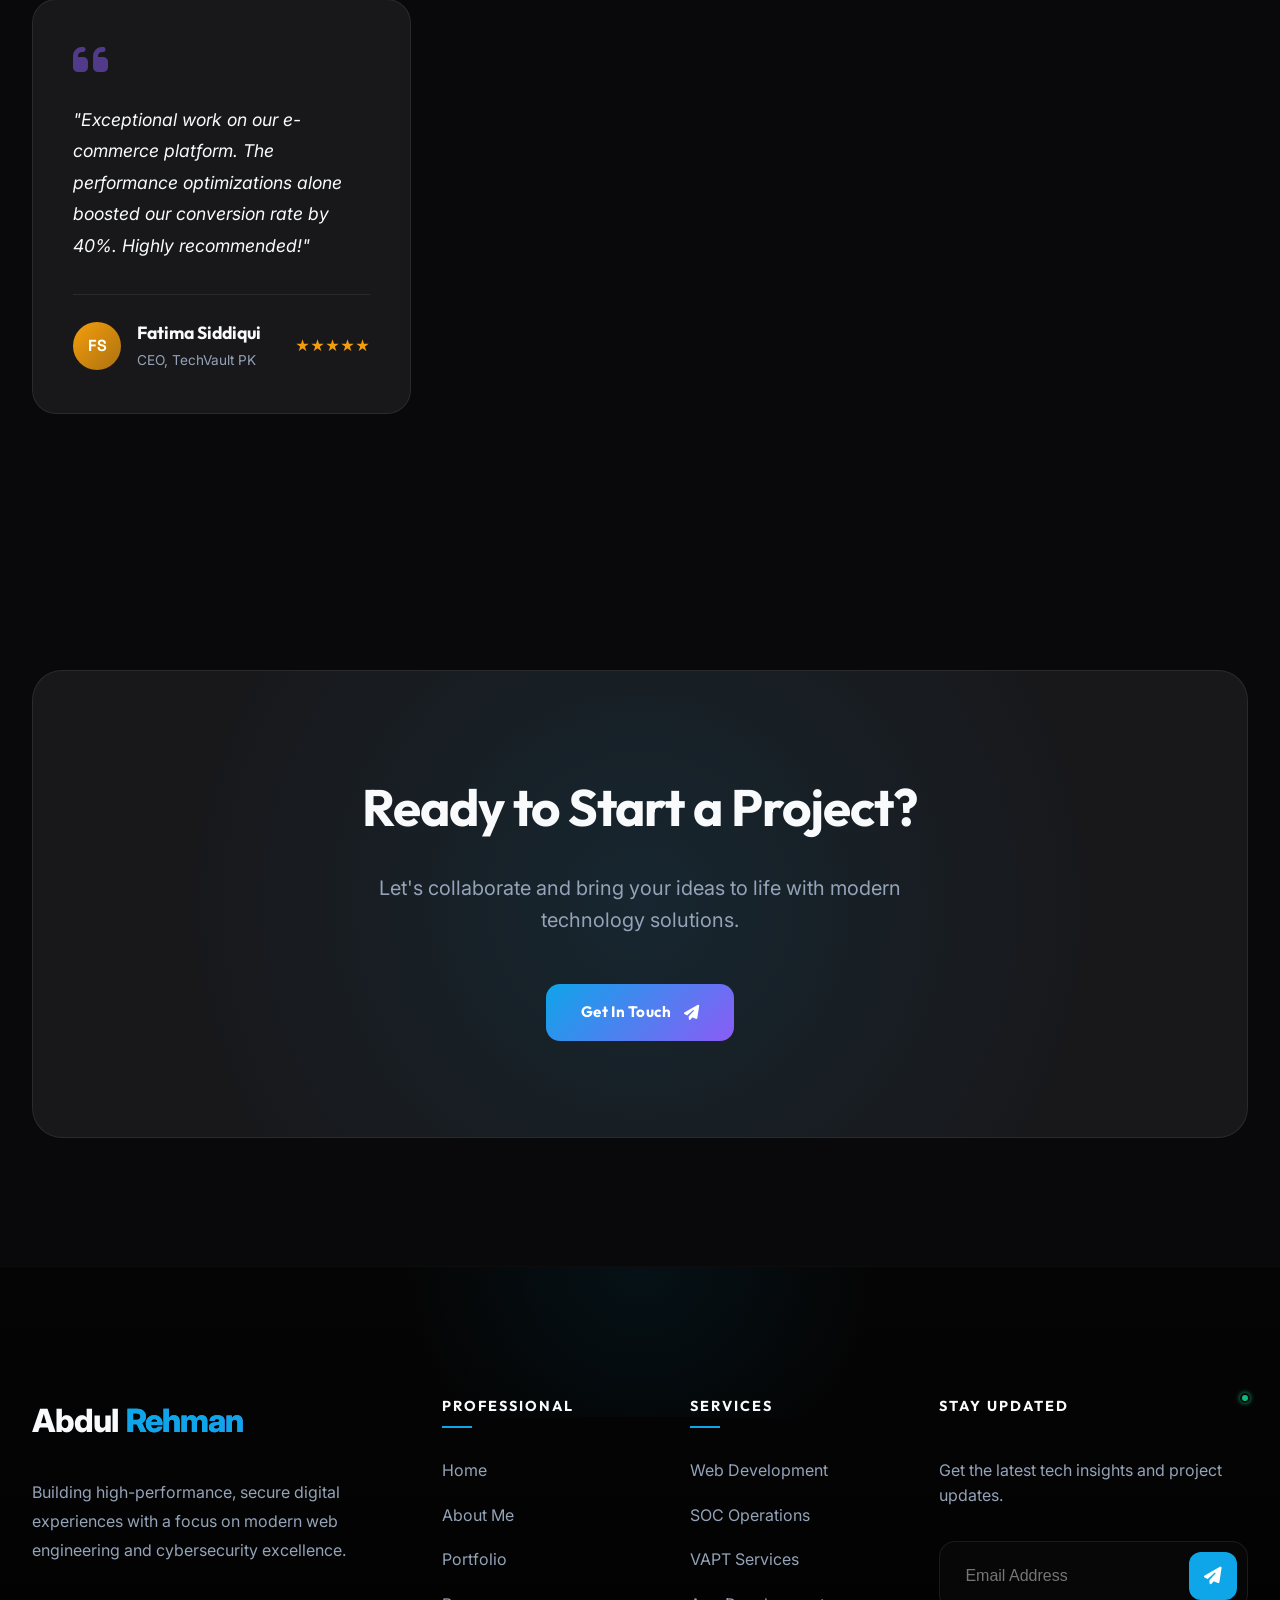
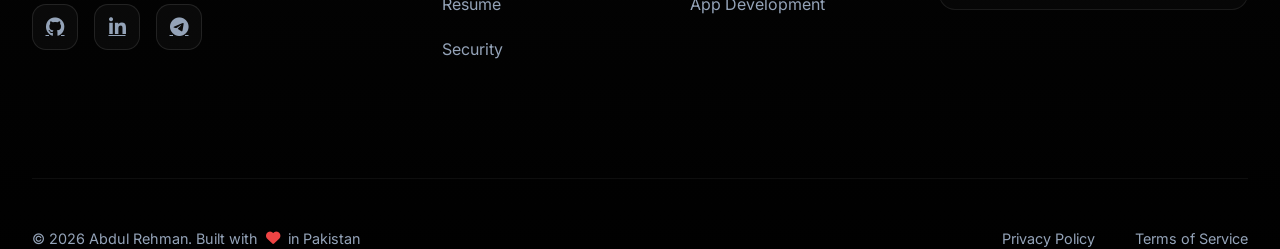
==== commit 635b36cc: "Update portfolio content and styling from current folder" ====
--- a/index.html
+++ b/index.html
@@ -46,12 +46,6 @@
 
     <!-- Custom CSS -->
     <link rel="stylesheet" href="css/style.css">
-
-    <!-- GSAP for advanced animations -->
-    <script src="https://cdnjs.cloudflare.com/ajax/libs/gsap/3.12.2/gsap.min.js"></script>
-    <script src="https://cdnjs.cloudflare.com/ajax/libs/gsap/3.12.2/ScrollTrigger.min.js"></script>
-    <!-- Lenis for smooth scroll -->
-    <script src="https://cdn.jsdelivr.net/gh/studio-freight/lenis@1.0.19/bundled/lenis.min.js"></script>
 
     <!-- JSON-LD Structured Data (Schema.org) -->
     <script type="application/ld+json">
@@ -85,9 +79,6 @@
 </head>
 
 <body data-aos-easing="ease-out-cubic" data-aos-duration="1000" data-aos-delay="0">
-    <!-- Noise Overlay -->
-    <div class="noise"></div>
-
     <!-- Custom Smooth Cursor -->
     <div id="custom-cursor"></div>
 
--- a/css/style.css
+++ b/css/style.css
@@ -1,36 +1,28 @@
 @import url('https://fonts.googleapis.com/css2?family=Outfit:wght@300;400;500;600;700;800&family=Inter:wght@300;400;500;600&display=swap');
 
 :root {
-    /* Premium Modern Palette - HSL based for consistency */
-    --accent-h: 210;
-    --accent-s: 100%;
-    --accent-l: 50%;
+    /* Modern Premium Palette */
+    --primary: #0ea5e9;       /* Sky Blue */
+    --primary-glow: rgba(14, 165, 233, 0.5);
+    --secondary: #8b5cf6;     /* Violet */
+    --secondary-glow: rgba(139, 92, 246, 0.5);
     
-    --primary: hsl(var(--accent-h), var(--accent-s), var(--accent-l));
-    --primary-glow: hsla(var(--accent-h), var(--accent-s), var(--accent-l), 0.5);
-    --secondary: hsl(260, 100%, 70%);
-    --secondary-glow: hsla(260, 100%, 70%, 0.5);
-    
-    --dark: #020617;          /* Slate 950 */
-    --dark-surface: #0f172a;  /* Slate 900 */
-    --dark-elevated: rgba(30, 41, 59, 0.5); /* Slate 800-ish */
+    --dark: #09090b;          /* Zinc 950 */
+    --dark-surface: #18181b;  /* Zinc 900 */
+    --dark-elevated: rgba(255, 255, 255, 0.03);
     
     --text-main: #f8fafc;     /* Slate 50 */
     --text-muted: #94a3b8;    /* Slate 400 */
-    --text-dim: #64748b;      /* Slate 500 */
     
     --border-glass: rgba(255, 255, 255, 0.08);
-    --bg-glass: rgba(2, 6, 23, 0.7);
+    --bg-glass: rgba(9, 9, 11, 0.6);
     
-    --gradient-primary: linear-gradient(135deg, var(--primary), var(--secondary));
-    --gradient-text: linear-gradient(to right, #60a5fa, #a78bfa, #f472b6);
-    --gradient-glow: radial-gradient(circle at center, var(--primary-glow) 0%, transparent 70%);
+    --gradient-text: linear-gradient(to right, var(--primary), var(--secondary));
+    --gradient-bg: linear-gradient(135deg, var(--primary) 0%, var(--secondary) 100%);
     
-    --transition-base: 0.3s cubic-bezier(0.4, 0, 0.2, 1);
-    --transition-smooth: 0.6s cubic-bezier(0.16, 1, 0.3, 1);
+    --transition: all 0.4s cubic-bezier(0.16, 1, 0.3, 1);
     --cursor-size: 20px;
-    --card-shadow: 0 10px 30px -10px rgba(0, 0, 0, 0.5);
-    --glass-blur: 12px;
+    --card-shadow: 0 20px 40px rgba(0, 0, 0, 0.3);
 }
 
 .service-image-header {
@@ -182,51 +174,19 @@
 }
 
 body {
-    font-family: 'Inter', system-ui, -apple-system, sans-serif;
+    font-family: 'Inter', sans-serif;
     background-color: var(--dark);
     color: var(--text-main);
     overflow-x: hidden; 
     line-height: 1.6;
     width: 100%;
     touch-action: manipulation;
-    -webkit-font-smoothing: antialiased;
-    -moz-osx-font-smoothing: grayscale;
-}
-
-/* Custom Scrollbar */
-::-webkit-scrollbar {
-    width: 8px;
-}
-::-webkit-scrollbar-track {
-    background: var(--dark);
-}
-::-webkit-scrollbar-thumb {
-    background: var(--dark-surface);
-    border-radius: 10px;
-    border: 2px solid var(--dark);
-}
-::-webkit-scrollbar-thumb:hover {
-    background: var(--text-dim);
 }
 
 /* Global Content Fixes */
 img {
     max-width: 100%;
     height: auto;
-    border-radius: 12px;
-}
-
-/* Noise Overlay */
-.noise {
-    position: fixed;
-    top: 0;
-    left: 0;
-    width: 100%;
-    height: 100%;
-    z-index: 9999;
-    pointer-events: none;
-    opacity: 0.05;
-    background-image: url('[data-uri]');
 }
 
 .container {
@@ -319,11 +279,10 @@
 
 .navbar.scrolled {
     background: var(--bg-glass);
-    backdrop-filter: blur(var(--glass-blur));
-    -webkit-backdrop-filter: blur(var(--glass-blur));
-    padding: 0.75rem 0;
+    backdrop-filter: blur(20px);
+    -webkit-backdrop-filter: blur(20px);
+    padding: 1rem 0;
     border-bottom: 1px solid var(--border-glass);
-    box-shadow: 0 4px 30px rgba(0, 0, 0, 0.1);
 }
 
 .navbar .container {
@@ -683,11 +642,8 @@
     display: flex;
     align-items: center;
     position: relative;
-    padding-top: 100px;
-    padding-bottom: 100px;
-    overflow: hidden;
-    background: radial-gradient(circle at 80% 20%, rgba(14, 165, 233, 0.05) 0%, transparent 40%),
-                radial-gradient(circle at 20% 80%, rgba(139, 92, 246, 0.05) 0%, transparent 40%);
+    padding-top: 80px;
+    overflow: hidden; /* Critical fix for hero overflow */
 }
 
 .hero-grid {
@@ -754,7 +710,6 @@
     background-clip: text;
     color: transparent;
     display: inline-block;
-    filter: drop-shadow(0 0 20px var(--primary-glow));
 }
 
 .hero-description {
@@ -986,59 +941,68 @@
 }
 
 .service-card {
-    background: var(--dark-elevated);
+    background: var(--dark-surface);
     border: 1px solid var(--border-glass);
     border-radius: 24px;
     padding: 3rem 2.5rem;
-    transition: var(--transition-smooth);
+    transition: var(--transition);
     position: relative;
     overflow: hidden;
-    backdrop-filter: blur(var(--glass-blur));
-}
-
-.service-card::after {
+    z-index: 1;
+}
+
+.service-card::before {
     content: '';
     position: absolute;
-    inset: 0;
-    background: radial-gradient(circle at var(--x, 50%) var(--y, 50%), hsla(var(--accent-h), 100%, 50%, 0.15) 0%, transparent 50%);
+    top: 0; left: 0;
+    width: 100%; height: 100%;
+    background: radial-gradient(circle at top right, rgba(14,165,233,0.1), transparent 50%);
+    z-index: -1;
     opacity: 0;
-    transition: opacity 0.3s ease;
+    transition: var(--transition);
 }
 
 .service-card:hover {
-    transform: translateY(-10px) scale(1.02);
-    border-color: var(--primary);
-    box-shadow: var(--card-shadow);
-}
-
-.service-card:hover::after {
+    transform: translateY(-10px);
+    border-color: rgba(14,165,233,0.3);
+    box-shadow: 0 20px 40px rgba(0,0,0,0.4);
+}
+
+.service-card:hover::before {
     opacity: 1;
 }
 
 .service-icon {
-    width: 64px;
-    height: 64px;
-    background: var(--gradient-primary);
-    border-radius: 18px;
+    width: 70px;
+    height: 70px;
+    background: var(--dark-elevated);
+    border: 1px solid var(--border-glass);
+    border-radius: 20px;
     display: flex;
     align-items: center;
     justify-content: center;
-    font-size: 1.75rem;
-    color: white;
+    font-size: 2rem;
+    color: var(--primary);
     margin-bottom: 2rem;
-    box-shadow: 0 10px 20px -5px var(--primary-glow);
+    transition: var(--transition);
+}
+
+.service-card:hover .service-icon {
+    background: var(--gradient-bg);
+    color: #fff;
+    border-color: transparent;
+    transform: scale(1.1) rotate(5deg);
 }
 
 .service-card h3 {
     font-size: 1.5rem;
     margin-bottom: 1rem;
-    font-weight: 700;
 }
 
 .service-card p {
     color: var(--text-muted);
+    margin-bottom: 2rem;
     line-height: 1.7;
-    margin-bottom: 2rem;
 }
 
 .service-tech {
@@ -1071,62 +1035,60 @@
 }
 
 .project-card {
-    background: var(--dark-elevated);
+    background: var(--dark-surface);
     border: 1px solid var(--border-glass);
     border-radius: 24px;
     overflow: hidden;
-    transition: var(--transition-smooth);
+    transition: var(--transition);
     display: flex;
     flex-direction: column;
-    backdrop-filter: blur(var(--glass-blur));
 }
 
 .project-card:hover {
     transform: translateY(-10px);
     border-color: var(--primary);
-    box-shadow: var(--card-shadow);
+    box-shadow: 0 20px 40px rgba(0,0,0,0.5), 0 0 20px rgba(14,165,233,0.1);
 }
 
 .project-image {
-    height: 220px;
+    height: 240px;
+    background: var(--dark-surface);
     position: relative;
     overflow: hidden;
-}
-
-.project-overlay {
+    display: flex;
+    align-items: center;
+    justify-content: center;
+}
+
+.project-img-display {
+    width: 100%;
+    height: 100%;
+    object-fit: cover;
+    transition: transform 0.8s cubic-bezier(0.16, 1, 0.3, 1);
+}
+
+.project-card:hover .project-img-display {
+    transform: scale(1.1);
+}
+.project-image::after {
+    content: '';
     position: absolute;
-    inset: 0;
-    background: rgba(2, 6, 23, 0.6);
-    backdrop-filter: blur(4px);
-    display: flex;
-    align-items: center;
-    justify-content: center;
-    opacity: 0;
-    transition: opacity 0.3s ease;
-}
-
-.project-card:hover .project-overlay {
-    opacity: 1;
-}
-
-.project-link-icon {
-    width: 45px;
-    height: 45px;
-    background: white;
-    color: var(--dark);
-    border-radius: 50%;
-    display: flex;
-    align-items: center;
-    justify-content: center;
-    text-decoration: none;
-    font-size: 1.1rem;
-    transition: transform 0.3s ease;
-}
-
-.project-link-icon:hover {
+    top: 0; left: 0; width: 100%; height: 100%;
+    background: radial-gradient(circle at center, transparent 30%, var(--dark-surface) 100%);
+    pointer-events: none;
+}
+
+.project-image i {
+    font-size: 5rem;
+    color: var(--text-muted);
+    opacity: 0.3;
+    transition: var(--transition);
+}
+
+.project-card:hover .project-image i {
     transform: scale(1.1);
-    background: var(--primary);
-    color: white;
+    color: var(--primary);
+    opacity: 0.8;
 }
 
 .project-info {
@@ -1353,24 +1315,25 @@
 
 /* CTA */
 .cta-content {
-    background: var(--dark-elevated);
+    background: var(--dark-surface);
     border: 1px solid var(--border-glass);
-    border-radius: 40px;
+    border-radius: 30px;
     padding: 6rem 3rem;
     text-align: center;
     position: relative;
     overflow: hidden;
-    backdrop-filter: blur(var(--glass-blur));
+    z-index: 1;
 }
 
 .cta-content::before {
     content: '';
     position: absolute;
-    inset: 0;
-    background: radial-gradient(circle at 70% 30%, var(--primary-glow) 0%, transparent 60%),
-                radial-gradient(circle at 30% 70%, var(--secondary-glow) 0%, transparent 60%);
-    opacity: 0.3;
+    top: 50%; left: 50%;
+    transform: translate(-50%, -50%);
+    width: 100%; height: 100%;
+    background: radial-gradient(circle, var(--primary-glow) 0%, transparent 70%);
     z-index: -1;
+    opacity: 0.2;
 }
 
 .cta-content h2 {
